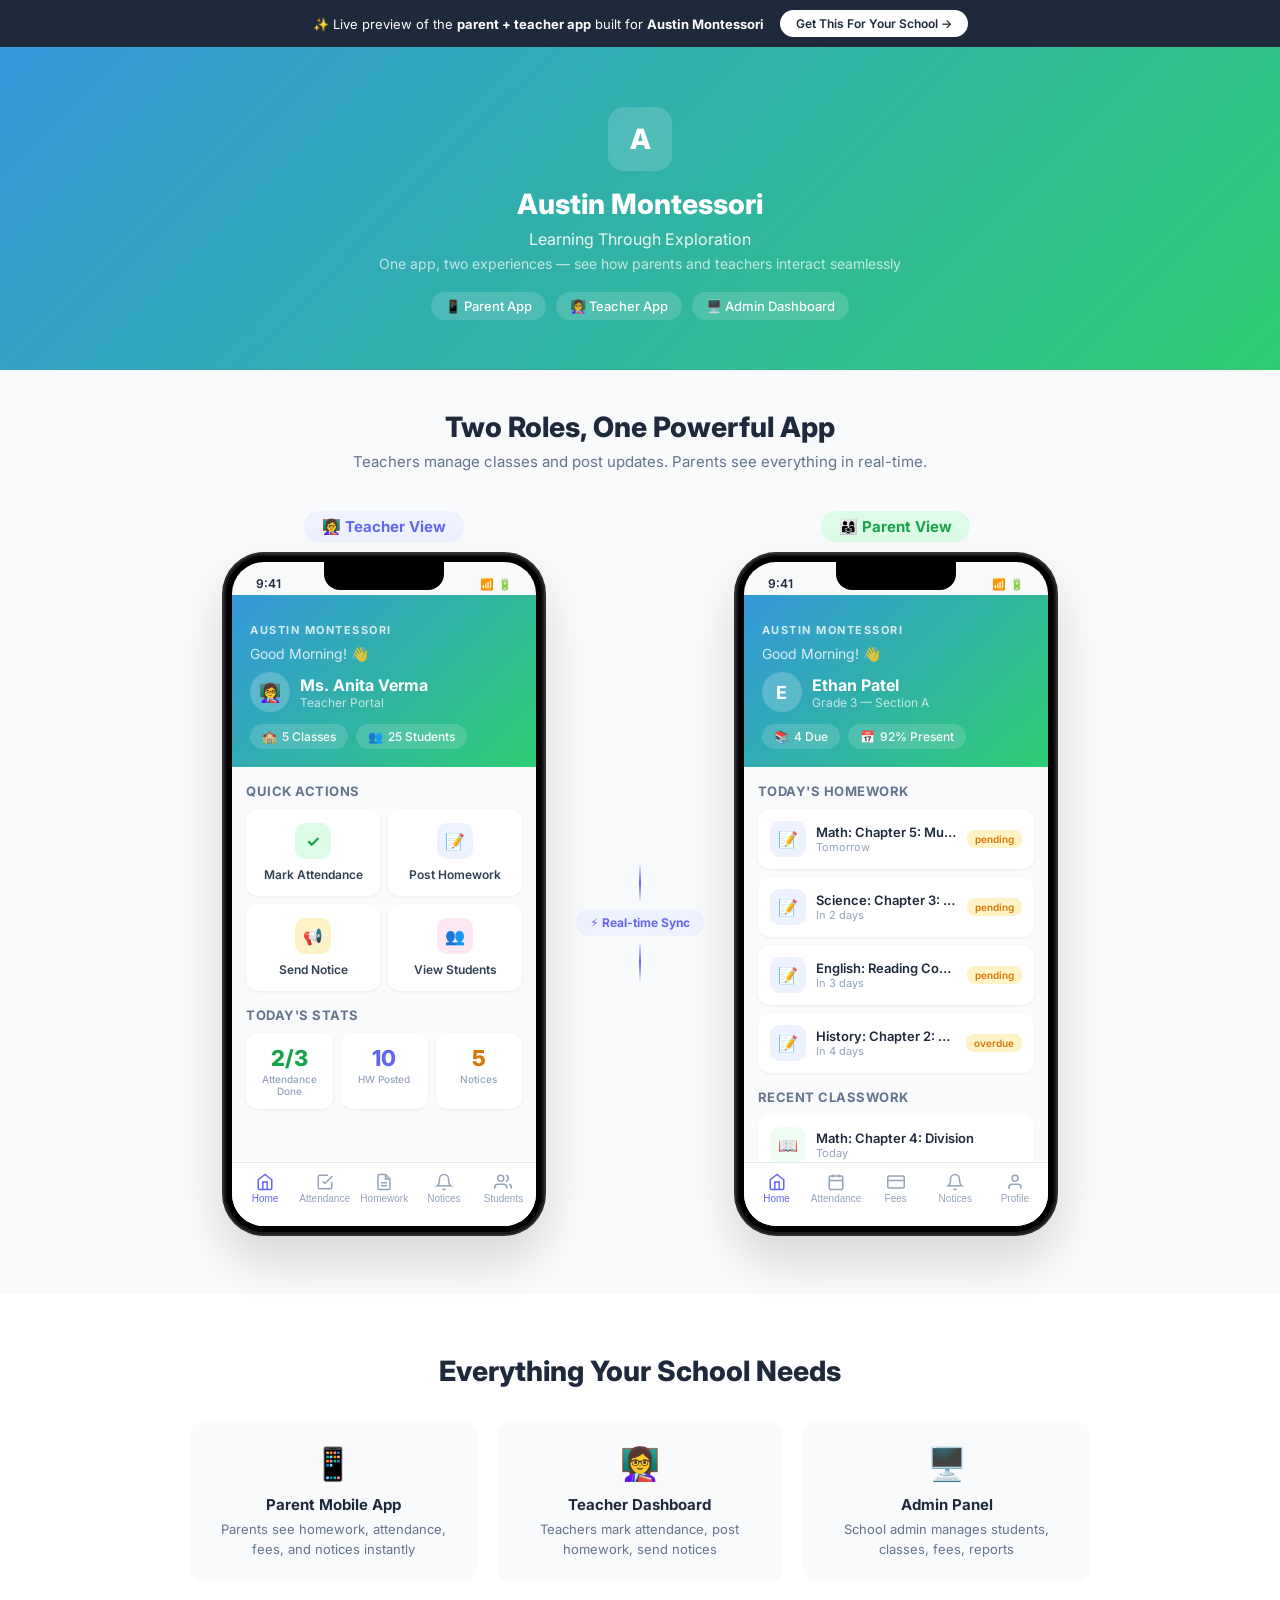
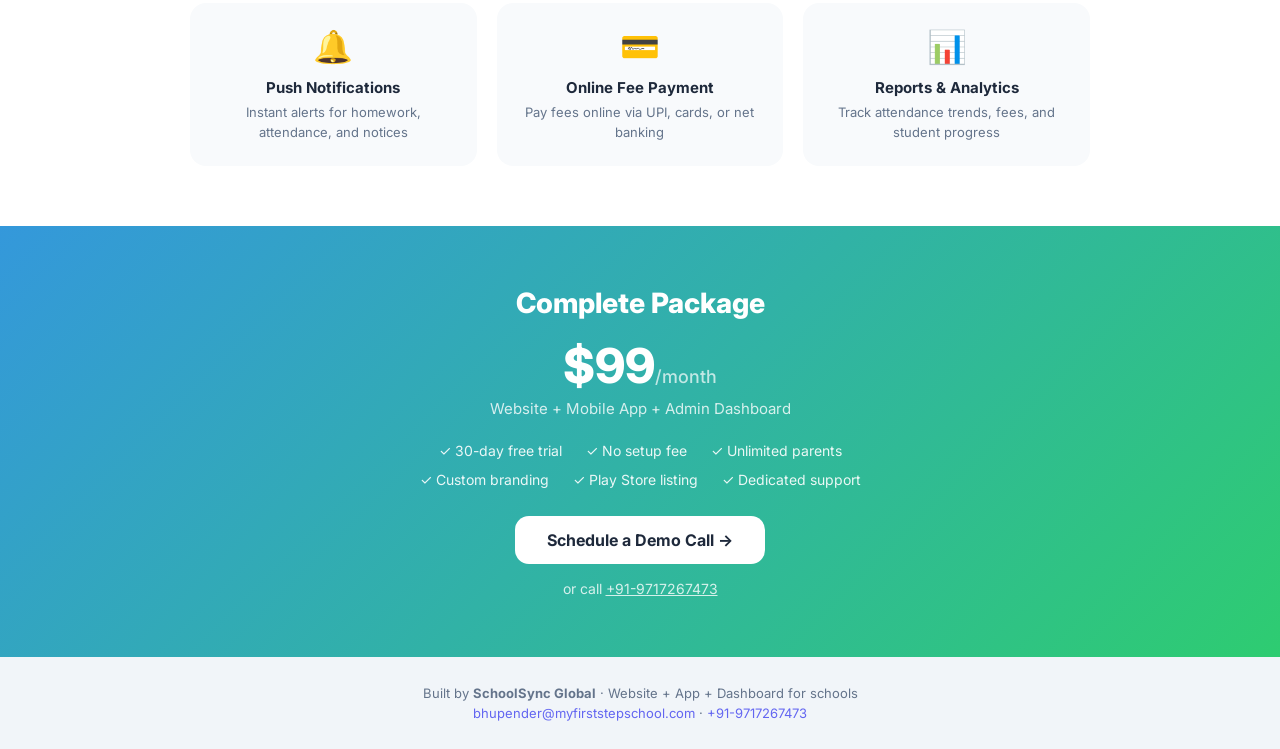
==== app/index.html @ 8c7a3e73 "Add app demo for Austin Montessori" ====
<!DOCTYPE html>
<html lang="en">
<head>
  <meta charset="UTF-8">
  <meta name="viewport" content="width=device-width,initial-scale=1.0">
  <title>Austin Montessori — App Preview</title>
  <meta name="description" content="See how the Austin Montessori parent &amp; teacher app would look. Homework, attendance, fees, notices — all in one app.">
  <link rel="preconnect" href="https://fonts.googleapis.com">
  <link rel="preconnect" href="https://fonts.gstatic.com" crossorigin>
  <link href="https://fonts.googleapis.com/css2?family=Inter:wght@400;500;600;700;800&display=swap" rel="stylesheet">
  <link rel="stylesheet" href="/app/styles.css">
</head>
<body>
  <!-- Top banner -->
  <div class="demo-banner">
    <div class="banner-inner">
      <span>✨ Live preview of the <strong>parent + teacher app</strong> built for <strong>Austin Montessori</strong></span>
      <a href="mailto:bhupender@myfirststepschool.com" class="banner-cta">Get This For Your School →</a>
    </div>
  </div>

  <!-- Hero section -->
  <div class="hero-section" style="background:linear-gradient(135deg,#3498db,#2ecc71)">
    <div class="hero-content">
      <div class="hero-logo" style="background:rgba(255,255,255,.15)">A</div>
      <h1>Austin Montessori</h1>
      <p class="hero-tagline">Learning Through Exploration</p>
      <p class="hero-desc">One app, two experiences — see how parents and teachers interact seamlessly</p>
      <div class="hero-badges">
        <span class="hero-badge">📱 Parent App</span>
        <span class="hero-badge">👩‍🏫 Teacher App</span>
        <span class="hero-badge">🖥️ Admin Dashboard</span>
      </div>
    </div>
  </div>

  <!-- Dual Phone Section -->
  <div class="phones-section">
    <div class="phones-header">
      <h2>Two Roles, One Powerful App</h2>
      <p>Teachers manage classes and post updates. Parents see everything in real-time.</p>
    </div>

    <div class="phones-container">
      <!-- TEACHER PHONE -->
      <div class="phone-wrapper">
        <div class="phone-label teacher-label">👩‍🏫 Teacher View</div>
        <div class="phone-frame" id="teacher-phone">
          <div class="phone-notch"></div>
          <div class="phone-screen">
            <div class="status-bar">
              <span class="time">9:41</span>
              <div class="status-icons"><span>📶</span><span>🔋</span></div>
            </div>

            <!-- Teacher: Dashboard -->
            <div class="app-screen active" data-screen="t-dashboard" data-phone="teacher">
              <div class="screen-hero" style="background:linear-gradient(135deg,#3498db,#2ecc71)">
                <div class="app-name-bar">Austin Montessori</div>
                <div class="hero-greeting">Good Morning! 👋</div>
                <div class="hero-student">
                  <div class="student-avatar">👩‍🏫</div>
                  <div>
                    <div class="student-name">Ms. Anita Verma</div>
                    <div class="student-class">Teacher Portal</div>
                  </div>
                </div>
                <div class="hero-chips">
                  <div class="glass-chip"><span>🏫</span> 5 Classes</div>
                  <div class="glass-chip"><span>👥</span> 25 Students</div>
                </div>
              </div>
              <div class="screen-body">
                <div class="section-label">Quick Actions</div>
                <div class="quick-actions">
                  <div class="action-card" data-goto="t-attendance">
                    <div class="action-icon" style="background:#DCFCE7;color:#16A34A">✓</div>
                    <span>Mark Attendance</span>
                  </div>
                  <div class="action-card" data-goto="t-homework">
                    <div class="action-icon" style="background:#EEF2FF;color:#6366F1">📝</div>
                    <span>Post Homework</span>
                  </div>
                  <div class="action-card" data-goto="t-notices">
                    <div class="action-icon" style="background:#FEF3C7;color:#D97706">📢</div>
                    <span>Send Notice</span>
                  </div>
                  <div class="action-card" data-goto="t-students">
                    <div class="action-icon" style="background:#FCE7F3;color:#DB2777">👥</div>
                    <span>View Students</span>
                  </div>
                </div>
                <div class="section-label" style="margin-top:16px">Today's Stats</div>
                <div class="stats-row">
                  <div class="stat-card"><div class="stat-num" style="color:#16A34A">2/3</div><div class="stat-lbl">Attendance Done</div></div>
                  <div class="stat-card"><div class="stat-num" style="color:#6366F1">10</div><div class="stat-lbl">HW Posted</div></div>
                  <div class="stat-card"><div class="stat-num" style="color:#D97706">5</div><div class="stat-lbl">Notices</div></div>
                </div>
              </div>
            </div>

            <!-- Teacher: Mark Attendance -->
            <div class="app-screen" data-screen="t-attendance" data-phone="teacher">
              <div class="screen-hero compact" style="background:linear-gradient(135deg,#3498db,#2ecc71)">
                <div class="app-name-bar">Austin Montessori</div>
                <div class="screen-title">Mark Attendance</div>
                <div class="screen-subtitle">Sunday, May 24, 2026</div>
              </div>
              <div class="screen-body">
                <div class="class-selector"><div class="class-chip active">Grade 3-A</div><div class="class-chip">Grade 3-B</div><div class="class-chip">Grade 4-A</div></div>
                <div class="attendance-toolbar">
                  <button class="att-btn present-btn">All Present</button>
                  <button class="att-btn absent-btn">All Absent</button>
                </div>
                <div id="teacher-attendance-list" class="card-list"></div>
              </div>
            </div>

            <!-- Teacher: Post Homework -->
            <div class="app-screen" data-screen="t-homework" data-phone="teacher">
              <div class="screen-hero compact" style="background:linear-gradient(135deg,#3498db,#2ecc71)">
                <div class="app-name-bar">Austin Montessori</div>
                <div class="screen-title">Homework</div>
                <div class="screen-subtitle">Post &amp; Manage</div>
              </div>
              <div class="screen-body">
                <div class="form-area">
                  <div class="form-group"><label class="form-label">Class</label><div class="form-select">Grade 3 — Section A</div></div>
                  <div class="form-group"><label class="form-label">Subject</label><div class="form-select">Mathematics</div></div>
                  <div class="form-group"><label class="form-label">Title</label><div class="form-input-demo">Chapter 5 — Fractions Practice</div></div>
                  <div class="form-group"><label class="form-label">Due Date</label><div class="form-input-demo">Tomorrow</div></div>
                  <button class="submit-btn" style="background:#3498db">📤 Post Homework</button>
                </div>
                <div class="section-label" style="margin-top:16px">Recently Posted</div>
                <div id="teacher-hw-list" class="card-list"></div>
              </div>
            </div>

            <!-- Teacher: Send Notice -->
            <div class="app-screen" data-screen="t-notices" data-phone="teacher">
              <div class="screen-hero compact" style="background:linear-gradient(135deg,#3498db,#2ecc71)">
                <div class="app-name-bar">Austin Montessori</div>
                <div class="screen-title">Notices</div>
                <div class="screen-subtitle">Post Announcements</div>
              </div>
              <div class="screen-body">
                <div class="form-area">
                  <div class="form-group"><label class="form-label">Target</label><div class="class-selector"><div class="class-chip active">All Classes</div><div class="class-chip">3-A</div><div class="class-chip">3-B</div></div></div>
                  <div class="form-group"><label class="form-label">Title</label><div class="form-input-demo">Annual Day Celebration</div></div>
                  <div class="form-group"><label class="form-label">Message</label><div class="form-textarea-demo">Our Annual Day will be held on June 15th. All parents are invited.</div></div>
                  <button class="submit-btn" style="background:#3498db">📢 Post Notice</button>
                </div>
                <div class="section-label" style="margin-top:16px">Recent</div>
                <div id="teacher-notices-list" class="card-list"></div>
              </div>
            </div>

            <!-- Teacher: Students -->
            <div class="app-screen" data-screen="t-students" data-phone="teacher">
              <div class="screen-hero compact" style="background:linear-gradient(135deg,#3498db,#2ecc71)">
                <div class="app-name-bar">Austin Montessori</div>
                <div class="screen-title">Students</div>
                <div class="screen-subtitle">Class Directory</div>
              </div>
              <div class="screen-body">
                <div class="class-selector"><div class="class-chip active">Grade 3-A</div><div class="class-chip">Grade 3-B</div><div class="class-chip">Grade 4-A</div></div>
                <div class="search-bar"><span>🔍</span><span class="search-text">Search students...</span></div>
                <div id="teacher-students-list" class="card-list"></div>
              </div>
            </div>

            <div class="tab-bar">
              <button class="tab active" data-tab="t-dashboard" data-phone="teacher"><svg width="20" height="20" viewBox="0 0 24 24" fill="none" stroke="currentColor" stroke-width="2"><path d="M3 9l9-7 9 7v11a2 2 0 01-2 2H5a2 2 0 01-2-2z"/><polyline points="9 22 9 12 15 12 15 22"/></svg><span>Home</span></button>
              <button class="tab" data-tab="t-attendance" data-phone="teacher"><svg width="20" height="20" viewBox="0 0 24 24" fill="none" stroke="currentColor" stroke-width="2"><path d="M9 11l3 3L22 4"/><path d="M21 12v7a2 2 0 01-2 2H5a2 2 0 01-2-2V5a2 2 0 012-2h11"/></svg><span>Attendance</span></button>
              <button class="tab" data-tab="t-homework" data-phone="teacher"><svg width="20" height="20" viewBox="0 0 24 24" fill="none" stroke="currentColor" stroke-width="2"><path d="M14 2H6a2 2 0 00-2 2v16a2 2 0 002 2h12a2 2 0 002-2V8z"/><polyline points="14 2 14 8 20 8"/><line x1="16" y1="13" x2="8" y2="13"/><line x1="16" y1="17" x2="8" y2="17"/></svg><span>Homework</span></button>
              <button class="tab" data-tab="t-notices" data-phone="teacher"><svg width="20" height="20" viewBox="0 0 24 24" fill="none" stroke="currentColor" stroke-width="2"><path d="M18 8A6 6 0 006 8c0 7-3 9-3 9h18s-3-2-3-9"/><path d="M13.73 21a2 2 0 01-3.46 0"/></svg><span>Notices</span></button>
              <button class="tab" data-tab="t-students" data-phone="teacher"><svg width="20" height="20" viewBox="0 0 24 24" fill="none" stroke="currentColor" stroke-width="2"><path d="M17 21v-2a4 4 0 00-4-4H5a4 4 0 00-4 4v2"/><circle cx="9" cy="7" r="4"/><path d="M23 21v-2a4 4 0 00-3-3.87"/><path d="M16 3.13a4 4 0 010 7.75"/></svg><span>Students</span></button>
            </div>
          </div>
        </div>
      </div>

      <!-- Sync indicator -->
      <div class="sync-arrow">
        <div class="sync-line"></div>
        <div class="sync-badge">⚡ Real-time Sync</div>
        <div class="sync-line"></div>
      </div>

      <!-- PARENT PHONE -->
      <div class="phone-wrapper">
        <div class="phone-label parent-label">👨‍👩‍👧 Parent View</div>
        <div class="phone-frame" id="parent-phone">
          <div class="phone-notch"></div>
          <div class="phone-screen">
            <div class="status-bar">
              <span class="time">9:41</span>
              <div class="status-icons"><span>📶</span><span>🔋</span></div>
            </div>

            <!-- Parent: Home -->
            <div class="app-screen active" data-screen="p-home" data-phone="parent">
              <div class="screen-hero" style="background:linear-gradient(135deg,#3498db,#2ecc71)">
                <div class="app-name-bar">Austin Montessori</div>
                <div class="hero-greeting">Good Morning! 👋</div>
                <div class="hero-student">
                  <div class="student-avatar">E</div>
                  <div><div class="student-name">Ethan Patel</div><div class="student-class">Grade 3 — Section A</div></div>
                </div>
                <div class="hero-chips">
                  <div class="glass-chip"><span>📚</span> 4 Due</div>
                  <div class="glass-chip"><span>📅</span> 92% Present</div>
                </div>
              </div>
              <div class="screen-body">
                <div class="section-label">Today's Homework</div>
                <div id="homework-list" class="card-list"></div>
                <div class="section-label" style="margin-top:16px">Recent Classwork</div>
                <div id="classwork-list" class="card-list"></div>
              </div>
            </div>

            <!-- Parent: Attendance -->
            <div class="app-screen" data-screen="p-attendance" data-phone="parent">
              <div class="screen-hero compact" style="background:linear-gradient(135deg,#3498db,#2ecc71)">
                <div class="app-name-bar">Austin Montessori</div>
                <div class="screen-title">Attendance</div>
                <div class="screen-subtitle">May Summary</div>
              </div>
              <div class="screen-body">
                <div class="attendance-ring-area"><div class="ring-container"><svg class="progress-ring" viewBox="0 0 120 120"><circle class="ring-bg" cx="60" cy="60" r="52"/><circle class="ring-progress" cx="60" cy="60" r="52" stroke="#3498db" stroke-dasharray="326.7" stroke-dashoffset="26"/></svg><div class="ring-label">92%</div></div></div>
                <div class="attendance-stats">
                  <div class="att-stat present"><div class="att-num">22</div><div class="att-label">Present</div></div>
                  <div class="att-stat absent"><div class="att-num">2</div><div class="att-label">Absent</div></div>
                  <div class="att-stat other"><div class="att-num">4</div><div class="att-label">Holiday</div></div>
                </div>
                <div class="section-label">Recent Absences</div>
                <div id="absences-list" class="card-list"></div>
              </div>
            </div>

            <!-- Parent: Fees -->
            <div class="app-screen" data-screen="p-fees" data-phone="parent">
              <div class="screen-hero compact" style="background:linear-gradient(135deg,#3498db,#2ecc71)">
                <div class="app-name-bar">Austin Montessori</div>
                <div class="screen-title">Fees</div>
                <div class="screen-subtitle">Payment Summary</div>
              </div>
              <div class="screen-body">
                <div class="fee-summary"><div class="fee-total"><div class="fee-amount">$245</div><div class="fee-label">Total This Term</div></div><div class="fee-chips"><div class="fee-chip paid"><span>✓</span> <span>3</span> Paid</div><div class="fee-chip pending"><span>!</span> <span>1</span> Pending</div></div></div>
                <div class="section-label">Fee Details</div>
                <div id="fees-list" class="card-list"></div>
              </div>
            </div>

            <!-- Parent: Notices -->
            <div class="app-screen" data-screen="p-notices" data-phone="parent">
              <div class="screen-hero compact" style="background:linear-gradient(135deg,#3498db,#2ecc71)">
                <div class="app-name-bar">Austin Montessori</div>
                <div class="screen-title">Notices</div>
                <div class="screen-subtitle">School Announcements</div>
              </div>
              <div class="screen-body"><div id="notices-list" class="card-list"></div></div>
            </div>

            <!-- Parent: Profile -->
            <div class="app-screen" data-screen="p-profile" data-phone="parent">
              <div class="screen-hero compact" style="background:linear-gradient(135deg,#3498db,#2ecc71)">
                <div class="app-name-bar">Austin Montessori</div>
                <div class="screen-title">Profile</div>
                <div class="screen-subtitle">Student Information</div>
              </div>
              <div class="screen-body">
                <div class="profile-header"><div class="profile-avatar" style="background:linear-gradient(135deg,#3498db,#2ecc71)">E</div><div class="profile-name">Ethan Patel</div><div class="profile-class">Grade 3 — Section A · Roll No. 12</div></div>
                <div class="profile-details">
                  <div class="profile-row"><span class="profile-icon">🏫</span><div><div class="pd-label">School</div><div class="pd-value">Austin Montessori</div></div></div>
                  <div class="profile-row"><span class="profile-icon">👨‍👩‍👧</span><div><div class="pd-label">Parent</div><div class="pd-value">Ramesh Patel</div></div></div>
                  <div class="profile-row"><span class="profile-icon">📞</span><div><div class="pd-label">Contact</div><div class="pd-value">+1-512-123-4567</div></div></div>
                  <div class="profile-row"><span class="profile-icon">📧</span><div><div class="pd-label">Email</div><div class="pd-value">ramesh.patel@example.com</div></div></div>
                  <div class="profile-row"><span class="profile-icon">🩸</span><div><div class="pd-label">Blood Group</div><div class="pd-value">O+</div></div></div>
                </div>
              </div>
            </div>

            <div class="tab-bar">
              <button class="tab active" data-tab="p-home" data-phone="parent"><svg width="20" height="20" viewBox="0 0 24 24" fill="none" stroke="currentColor" stroke-width="2"><path d="M3 9l9-7 9 7v11a2 2 0 01-2 2H5a2 2 0 01-2-2z"/><polyline points="9 22 9 12 15 12 15 22"/></svg><span>Home</span></button>
              <button class="tab" data-tab="p-attendance" data-phone="parent"><svg width="20" height="20" viewBox="0 0 24 24" fill="none" stroke="currentColor" stroke-width="2"><rect x="3" y="4" width="18" height="18" rx="2" ry="2"/><line x1="16" y1="2" x2="16" y2="6"/><line x1="8" y1="2" x2="8" y2="6"/><line x1="3" y1="10" x2="21" y2="10"/></svg><span>Attendance</span></button>
              <button class="tab" data-tab="p-fees" data-phone="parent"><svg width="20" height="20" viewBox="0 0 24 24" fill="none" stroke="currentColor" stroke-width="2"><rect x="1" y="4" width="22" height="16" rx="2" ry="2"/><line x1="1" y1="10" x2="23" y2="10"/></svg><span>Fees</span></button>
              <button class="tab" data-tab="p-notices" data-phone="parent"><svg width="20" height="20" viewBox="0 0 24 24" fill="none" stroke="currentColor" stroke-width="2"><path d="M18 8A6 6 0 006 8c0 7-3 9-3 9h18s-3-2-3-9"/><path d="M13.73 21a2 2 0 01-3.46 0"/></svg><span>Notices</span></button>
              <button class="tab" data-tab="p-profile" data-phone="parent"><svg width="20" height="20" viewBox="0 0 24 24" fill="none" stroke="currentColor" stroke-width="2"><path d="M20 21v-2a4 4 0 00-4-4H8a4 4 0 00-4 4v2"/><circle cx="12" cy="7" r="4"/></svg><span>Profile</span></button>
            </div>
          </div>
        </div>
      </div>
    </div>
  </div>

  <!-- Features -->
  <div class="features-section">
    <div class="features-inner">
      <h2>Everything Your School Needs</h2>
      <div class="features-grid">
        <div class="feat-card"><div class="feat-icon">📱</div><h3>Parent Mobile App</h3><p>Parents see homework, attendance, fees, and notices instantly</p></div>
        <div class="feat-card"><div class="feat-icon">👩‍🏫</div><h3>Teacher Dashboard</h3><p>Teachers mark attendance, post homework, send notices</p></div>
        <div class="feat-card"><div class="feat-icon">🖥️</div><h3>Admin Panel</h3><p>School admin manages students, classes, fees, reports</p></div>
        <div class="feat-card"><div class="feat-icon">🔔</div><h3>Push Notifications</h3><p>Instant alerts for homework, attendance, and notices</p></div>
        <div class="feat-card"><div class="feat-icon">💳</div><h3>Online Fee Payment</h3><p>Pay fees online via UPI, cards, or net banking</p></div>
        <div class="feat-card"><div class="feat-icon">📊</div><h3>Reports &amp; Analytics</h3><p>Track attendance trends, fees, and student progress</p></div>
      </div>
    </div>
  </div>

  <!-- Pricing -->
  <div class="pricing-section" style="background:linear-gradient(135deg,#3498db,#2ecc71)">
    <div class="pricing-inner">
      <h2>Complete Package</h2>
      <div class="pricing-price">$99<span>/month</span></div>
      <p class="pricing-sub">Website + Mobile App + Admin Dashboard</p>
      <div class="pricing-features"><span>✓ 30-day free trial</span><span>✓ No setup fee</span><span>✓ Unlimited parents</span><span>✓ Custom branding</span><span>✓ Play Store listing</span><span>✓ Dedicated support</span></div>
      <a href="mailto:bhupender@myfirststepschool.com?subject=Demo%20for%20austin-montessori" class="cta-button-lg">Schedule a Demo Call →</a>
      <p class="pricing-phone">or call <a href="tel:+919717267473">+91-9717267473</a></p>
    </div>
  </div>

  <footer class="demo-footer">
    <div class="footer-inner">
      <p>Built by <strong>SchoolSync Global</strong> · Website + App + Dashboard for schools</p>
      <p><a href="mailto:bhupender@myfirststepschool.com">bhupender@myfirststepschool.com</a> · <a href="tel:+919717267473">+91-9717267473</a></p>
    </div>
  </footer>

  <script>window.__SCHOOL_CONFIG__ = {"homework":[{"subject":"Math","title":"Chapter 5: Multiplication","due":"Tomorrow","status":"pending"},{"subject":"Science","title":"Chapter 3: Plants","due":"In 2 days","status":"pending"},{"subject":"English","title":"Reading Comprehension","due":"In 3 days","status":"pending"},{"subject":"History","title":"Chapter 2: Ancient Civilizations","due":"In 4 days","status":"overdue"}],"classwork":[{"subject":"Math","title":"Chapter 4: Division","date":"Today"},{"subject":"Science","title":"Chapter 2: Human Body","date":"Yesterday"},{"subject":"English","title":"Poetry","date":"Yesterday"}],"absences":[{"date":"2024-04-10","reason":"Illness","status":"approved"},{"date":"2024-04-12","reason":"Family Trip","status":"approved"}],"fees":[{"type":"Tuition","amount":"$100.00","due":"2024-04-15","status":"Paid"},{"type":"Activity","amount":"$50.00","due":"2024-04-12","status":"Pending"},{"type":"Transport","amount":"$75.00","due":"2024-04-10","status":"Paid"},{"type":"Books","amount":"$20.00","due":"2024-04-08","status":"Paid"}],"notices":[{"title":"School Play Auditions","body":"Auditions for the school play will be held on April 15th. All students are encouraged to participate.","date":"2024-04-05"},{"title":"Parent Teacher Conference","body":"Parent teacher conferences will be held on April 12th. Please schedule a meeting with your child's teacher.","date":"2024-04-05"},{"title":"Spring Break","body":"Spring break will be from April 15th to 22nd. School will resume on April 23rd.","date":"2024-04-05"},{"title":"Summer Camp Registration","body":"Summer camp registration is now open. Please register your child by April 15th.","date":"2024-04-05"}],"teacher":{"students":[{"name":"Ethan Patel","roll":1,"parent":"Patel, Ramesh","color":"#3498db","textColor":"#ffffff"},{"name":"Liam Brown","roll":2,"parent":"Brown, Kevin","color":"#2ecc71","textColor":"#ffffff"},{"name":"Olivia White","roll":3,"parent":"White, Sarah","color":"#f1c40f","textColor":"#ffffff"},{"name":"Noah Davis","roll":4,"parent":"Davis, Michael","color":"#e74c3c","textColor":"#ffffff"},{"name":"Ava Martin","roll":5,"parent":"Martin, Emily","color":"#9b59b6","textColor":"#ffffff"},{"name":"Isabella Harris","roll":6,"parent":"Harris, James","color":"#1abc9c","textColor":"#ffffff"},{"name":"Mia Thompson","roll":7,"parent":"Thompson, David","color":"#16a085","textColor":"#ffffff"},{"name":"Lucas Lee","roll":8,"parent":"Lee, Sophia","color":"#2980b9","textColor":"#ffffff"},{"name":"Charlotte Kim","roll":9,"parent":"Kim, Anthony","color":"#8e44ad","textColor":"#ffffff"},{"name":"Mason Walker","roll":10,"parent":"Walker, Rachel","color":"#f1c40f","textColor":"#ffffff"}],"recentHomework":[{"subject":"Math","title":"Chapter 5: Multiplication","class":"Grade 3","date":"2024-04-15"},{"subject":"Science","title":"Chapter 3: Plants","class":"Grade 3","date":"2024-04-12"},{"subject":"English","title":"Reading Comprehension","class":"Grade 3","date":"2024-04-10"}],"recentNotices":[{"title":"School Play Auditions","target":"Grade 3-5","date":"2024-04-15"},{"title":"Parent Teacher Conference","target":"All Parents","date":"2024-04-12"}]}};</script>
  <script src="/app/app.js"></script>
</body>
</html>
---- app/styles.css ----
/* ==================== RESET & BASE ==================== */
*,*::before,*::after{box-sizing:border-box;margin:0;padding:0}
body{font-family:'Inter',system-ui,-apple-system,sans-serif;background:#f8fafc;color:#1e293b;-webkit-font-smoothing:antialiased}
a{color:inherit;text-decoration:none}

/* ==================== DEMO BANNER ==================== */
.demo-banner{background:#1e293b;color:#fff;padding:10px 20px;text-align:center;font-size:13px;position:sticky;top:0;z-index:100}
.banner-inner{max-width:900px;margin:0 auto;display:flex;align-items:center;justify-content:center;gap:16px;flex-wrap:wrap}
.banner-cta{background:#fff;color:#1e293b;padding:6px 16px;border-radius:20px;font-weight:600;font-size:12px;transition:transform .2s}
.banner-cta:hover{transform:scale(1.05)}

/* ==================== HERO SECTION ==================== */
.hero-section{padding:60px 20px 50px;text-align:center;color:#fff}
.hero-content{max-width:600px;margin:0 auto}
.hero-logo{width:64px;height:64px;border-radius:16px;display:inline-flex;align-items:center;justify-content:center;font-size:28px;font-weight:800;color:#fff;margin-bottom:16px}
.hero-section h1{font-size:28px;font-weight:800;margin-bottom:8px}
.hero-tagline{font-size:16px;opacity:.9;margin-bottom:6px}
.hero-desc{font-size:14px;opacity:.7;margin-bottom:20px}
.hero-badges{display:flex;gap:10px;justify-content:center;flex-wrap:wrap}
.hero-badge{background:rgba(255,255,255,.15);backdrop-filter:blur(8px);padding:6px 14px;border-radius:20px;font-size:13px;font-weight:500}

/* ==================== PHONES SECTION ==================== */
.phones-section{padding:40px 20px 60px;max-width:1100px;margin:0 auto}
.phones-header{text-align:center;margin-bottom:40px}
.phones-header h2{font-size:28px;font-weight:800;margin-bottom:8px}
.phones-header p{color:#64748b;font-size:15px}

.phones-container{display:flex;align-items:flex-start;justify-content:center;gap:24px;flex-wrap:wrap}
.phone-wrapper{display:flex;flex-direction:column;align-items:center;gap:12px}

/* Phone Labels */
.phone-label{font-size:15px;font-weight:700;padding:6px 18px;border-radius:20px;display:inline-flex;align-items:center;gap:6px}
.teacher-label{background:#EEF2FF;color:#6366F1}
.parent-label{background:#DCFCE7;color:#16A34A}

/* ==================== PHONE FRAME ==================== */
.phone-frame{width:320px;height:680px;background:#000;border-radius:40px;padding:8px;box-shadow:0 25px 50px rgba(0,0,0,.15),0 0 0 2px #333,inset 0 0 0 2px #1a1a1a;position:relative;overflow:hidden}
.phone-notch{position:absolute;top:8px;left:50%;transform:translateX(-50%);width:120px;height:28px;background:#000;border-radius:0 0 16px 16px;z-index:10}
.phone-screen{background:#f8fafc;border-radius:32px;height:100%;overflow:hidden;display:flex;flex-direction:column;position:relative}

/* Status Bar */
.status-bar{display:flex;justify-content:space-between;align-items:center;padding:14px 24px 4px;font-size:12px;font-weight:600;position:relative;z-index:5}
.status-icons{display:flex;gap:4px;font-size:11px}

/* ==================== APP SCREENS ==================== */
.app-screen{display:none;flex-direction:column;flex:1;overflow:hidden}
.app-screen.active{display:flex}

/* Screen Hero */
.screen-hero{color:#fff;padding:28px 18px 18px;position:relative}
.screen-hero.compact{padding:28px 18px 14px}
.app-name-bar{font-size:11px;font-weight:700;text-transform:uppercase;letter-spacing:1.5px;opacity:.8;margin-bottom:8px}
.screen-title{font-size:20px;font-weight:800}
.screen-subtitle{font-size:13px;opacity:.7;margin-top:2px}

.hero-greeting{font-size:14px;opacity:.8;margin-bottom:10px}
.hero-student{display:flex;align-items:center;gap:10px;margin-bottom:12px}
.student-avatar{width:40px;height:40px;border-radius:50%;background:rgba(255,255,255,.2);display:flex;align-items:center;justify-content:center;font-size:18px;font-weight:700}
.student-name{font-size:16px;font-weight:700}
.student-class{font-size:12px;opacity:.7}
.hero-chips{display:flex;gap:8px}
.glass-chip{background:rgba(255,255,255,.15);backdrop-filter:blur(8px);padding:5px 12px;border-radius:14px;font-size:12px;font-weight:500;display:flex;align-items:center;gap:5px}

/* Screen Body */
.screen-body{flex:1;overflow-y:auto;padding:16px 14px;-webkit-overflow-scrolling:touch}
.section-label{font-size:13px;font-weight:700;color:#64748b;text-transform:uppercase;letter-spacing:.5px;margin-bottom:10px}

/* ==================== TAB BAR ==================== */
.tab-bar{display:flex;background:#fff;border-top:1px solid #e2e8f0;padding:6px 4px 18px;gap:2px}
.tab{flex:1;display:flex;flex-direction:column;align-items:center;gap:2px;background:none;border:none;color:#94a3b8;font-size:10px;font-weight:500;padding:4px 0;cursor:pointer;transition:color .2s}
.tab.active{color:#6366F1}
.tab svg{width:18px;height:18px}

/* ==================== CARD LIST ==================== */
.card-list{display:flex;flex-direction:column;gap:8px}
.card-item{background:#fff;border-radius:12px;padding:12px;box-shadow:0 1px 3px rgba(0,0,0,.06);display:flex;align-items:center;gap:10px;transition:transform .15s}
.card-item:active{transform:scale(.98)}
.card-icon{width:36px;height:36px;border-radius:10px;display:flex;align-items:center;justify-content:center;font-size:16px;flex-shrink:0}
.card-content{flex:1;min-width:0}
.card-title{font-size:13px;font-weight:600;white-space:nowrap;overflow:hidden;text-overflow:ellipsis}
.card-sub{font-size:11px;color:#94a3b8}
.card-badge{font-size:10px;font-weight:600;padding:3px 8px;border-radius:8px;flex-shrink:0}

/* ==================== TEACHER: QUICK ACTIONS ==================== */
.quick-actions{display:grid;grid-template-columns:1fr 1fr;gap:8px}
.action-card{background:#fff;border-radius:12px;padding:14px 10px;display:flex;flex-direction:column;align-items:center;gap:8px;box-shadow:0 1px 3px rgba(0,0,0,.06);cursor:pointer;transition:transform .15s,box-shadow .15s}
.action-card:active{transform:scale(.96)}
.action-icon{width:36px;height:36px;border-radius:10px;display:flex;align-items:center;justify-content:center;font-size:16px;font-weight:700}
.action-card span{font-size:12px;font-weight:600;color:#334155}

/* ==================== TEACHER: STATS ROW ==================== */
.stats-row{display:grid;grid-template-columns:1fr 1fr 1fr;gap:8px}
.stat-card{background:#fff;border-radius:12px;padding:12px 8px;text-align:center;box-shadow:0 1px 3px rgba(0,0,0,.06)}
.stat-num{font-size:22px;font-weight:800}
.stat-lbl{font-size:10px;color:#94a3b8;font-weight:500;margin-top:2px}

/* ==================== TEACHER: CLASS SELECTOR ==================== */
.class-selector{display:flex;gap:6px;flex-wrap:wrap;margin-bottom:12px}
.class-chip{padding:6px 14px;border-radius:16px;font-size:12px;font-weight:600;background:#f1f5f9;color:#64748b;cursor:pointer;transition:all .2s}
.class-chip.active{background:#6366F1;color:#fff}

/* ==================== TEACHER: ATTENDANCE TOOLBAR ==================== */
.attendance-toolbar{display:flex;gap:8px;margin-bottom:12px}
.att-btn{flex:1;padding:8px;border:none;border-radius:10px;font-size:12px;font-weight:600;cursor:pointer;transition:opacity .2s}
.present-btn{background:#DCFCE7;color:#16A34A}
.absent-btn{background:#FEE2E2;color:#DC2626}

/* ==================== TEACHER: ATTENDANCE STUDENT ROW ==================== */
.attendance-row{display:flex;align-items:center;gap:10px;background:#fff;border-radius:12px;padding:10px 12px;margin-bottom:6px;box-shadow:0 1px 3px rgba(0,0,0,.06)}
.att-student-info{flex:1;min-width:0}
.att-student-name{font-size:13px;font-weight:600}
.att-student-roll{font-size:11px;color:#94a3b8}
.att-toggle{display:flex;gap:4px}
.att-toggle-btn{width:28px;height:28px;border:2px solid #e2e8f0;border-radius:8px;display:flex;align-items:center;justify-content:center;font-size:11px;font-weight:700;background:#fff;cursor:pointer;transition:all .2s}
.att-toggle-btn.sel-present{background:#DCFCE7;border-color:#16A34A;color:#16A34A}
.att-toggle-btn.sel-absent{background:#FEE2E2;border-color:#DC2626;color:#DC2626}
.att-toggle-btn.sel-late{background:#FEF3C7;border-color:#D97706;color:#D97706}

/* ==================== TEACHER: FORM ELEMENTS ==================== */
.form-area{display:flex;flex-direction:column;gap:12px}
.form-group{display:flex;flex-direction:column;gap:4px}
.form-label{font-size:11px;font-weight:600;color:#64748b;text-transform:uppercase;letter-spacing:.5px}
.form-select,.form-input-demo{background:#fff;border:1.5px solid #e2e8f0;border-radius:10px;padding:10px 12px;font-size:13px;color:#334155}
.form-textarea-demo{background:#fff;border:1.5px solid #e2e8f0;border-radius:10px;padding:10px 12px;font-size:12px;color:#334155;min-height:60px;line-height:1.5}
.submit-btn{border:none;color:#fff;padding:12px;border-radius:12px;font-size:14px;font-weight:700;cursor:pointer;transition:opacity .2s}
.submit-btn:active{opacity:.8}

/* Tab Pills */
.tab-pills{display:flex;gap:4px;background:#f1f5f9;border-radius:10px;padding:3px;margin-bottom:12px}
.pill{flex:1;text-align:center;padding:7px;border-radius:8px;font-size:12px;font-weight:600;color:#64748b;cursor:pointer;transition:all .2s}
.pill.active{background:#fff;color:#334155;box-shadow:0 1px 3px rgba(0,0,0,.1)}

/* ==================== TEACHER: SEARCH BAR ==================== */
.search-bar{display:flex;align-items:center;gap:8px;background:#fff;border:1.5px solid #e2e8f0;border-radius:12px;padding:10px 14px;margin-bottom:12px}
.search-text{font-size:13px;color:#94a3b8}

/* ==================== SYNC ARROW ==================== */
.sync-arrow{display:flex;flex-direction:column;align-items:center;gap:6px;padding:0 8px;align-self:center;margin-top:100px}
.sync-line{width:2px;height:40px;background:linear-gradient(180deg,transparent,#6366F1,transparent)}
.sync-badge{background:#EEF2FF;color:#6366F1;padding:6px 14px;border-radius:16px;font-size:12px;font-weight:700;white-space:nowrap;animation:syncPulse 2s ease-in-out infinite}
@keyframes syncPulse{0%,100%{opacity:.7;transform:scale(.97)}50%{opacity:1;transform:scale(1)}}

/* ==================== PARENT: ATTENDANCE RING ==================== */
.attendance-ring-area{display:flex;justify-content:center;margin:16px 0}
.ring-container{position:relative;width:120px;height:120px}
.progress-ring{width:100%;height:100%;transform:rotate(-90deg)}
.ring-bg{fill:none;stroke:#e2e8f0;stroke-width:8}
.ring-progress{fill:none;stroke-width:8;stroke-linecap:round;transition:stroke-dashoffset .8s ease}
.ring-label{position:absolute;top:50%;left:50%;transform:translate(-50%,-50%);font-size:24px;font-weight:800}
.attendance-stats{display:flex;justify-content:center;gap:24px;margin:16px 0}
.att-stat{text-align:center}
.att-num{font-size:20px;font-weight:800}
.att-label{font-size:11px;color:#94a3b8;font-weight:500}
.att-stat.present .att-num{color:#16A34A}
.att-stat.absent .att-num{color:#DC2626}
.att-stat.other .att-num{color:#6366F1}

/* ==================== PARENT: FEE SUMMARY ==================== */
.fee-summary{background:#fff;border-radius:16px;padding:20px;margin-bottom:16px;box-shadow:0 2px 8px rgba(0,0,0,.06);text-align:center}
.fee-amount{font-size:28px;font-weight:800;color:#1e293b}
.fee-label{font-size:12px;color:#94a3b8;margin-top:4px}
.fee-chips{display:flex;justify-content:center;gap:12px;margin-top:12px}
.fee-chip{display:flex;align-items:center;gap:6px;padding:6px 12px;border-radius:12px;font-size:12px;font-weight:600}
.fee-chip.paid{background:#DCFCE7;color:#16A34A}
.fee-chip.pending{background:#FEE2E2;color:#DC2626}

/* ==================== PARENT: PROFILE ==================== */
.profile-header{text-align:center;padding:16px 0 20px}
.profile-avatar{width:64px;height:64px;border-radius:50%;display:inline-flex;align-items:center;justify-content:center;font-size:24px;font-weight:800;color:#fff;margin-bottom:10px}
.profile-name{font-size:18px;font-weight:700}
.profile-class{font-size:13px;color:#64748b;margin-top:2px}
.profile-details{display:flex;flex-direction:column;gap:1px;background:#e2e8f0;border-radius:14px;overflow:hidden}
.profile-row{display:flex;align-items:center;gap:12px;padding:14px;background:#fff}
.profile-icon{font-size:18px;flex-shrink:0}
.pd-label{font-size:11px;color:#94a3b8;font-weight:500}
.pd-value{font-size:13px;font-weight:600}

/* ==================== FEATURES SECTION ==================== */
.features-section{padding:60px 20px;background:#fff}
.features-inner{max-width:900px;margin:0 auto;text-align:center}
.features-inner h2{font-size:28px;font-weight:800;margin-bottom:32px}
.features-grid{display:grid;grid-template-columns:repeat(3,1fr);gap:20px}
.feat-card{background:#f8fafc;border-radius:16px;padding:24px 20px;text-align:center;transition:transform .2s,box-shadow .2s}
.feat-card:hover{transform:translateY(-4px);box-shadow:0 8px 24px rgba(0,0,0,.08)}
.feat-icon{font-size:32px;margin-bottom:12px}
.feat-card h3{font-size:15px;font-weight:700;margin-bottom:6px}
.feat-card p{font-size:13px;color:#64748b;line-height:1.5}

/* ==================== PRICING SECTION ==================== */
.pricing-section{padding:60px 20px;color:#fff;text-align:center}
.pricing-inner{max-width:500px;margin:0 auto}
.pricing-inner h2{font-size:28px;font-weight:800;margin-bottom:16px}
.pricing-price{font-size:48px;font-weight:800;margin-bottom:4px}
.pricing-price span{font-size:18px;opacity:.7;font-weight:500}
.pricing-sub{font-size:15px;opacity:.8;margin-bottom:24px}
.pricing-features{display:flex;flex-wrap:wrap;justify-content:center;gap:12px 24px;margin-bottom:28px;font-size:14px;opacity:.9}
.cta-button-lg{display:inline-block;background:#fff;color:#1e293b;padding:14px 32px;border-radius:14px;font-size:16px;font-weight:700;transition:transform .2s}
.cta-button-lg:hover{transform:scale(1.05)}
.pricing-phone{margin-top:16px;font-size:14px;opacity:.8}
.pricing-phone a{text-decoration:underline}

/* ==================== FOOTER ==================== */
.demo-footer{padding:24px 20px;text-align:center;background:#f1f5f9}
.footer-inner p{font-size:13px;color:#64748b;margin:4px 0}
.footer-inner a{color:#6366F1}

/* ==================== RESPONSIVE ==================== */
@media(max-width:840px){
  .phones-container{flex-direction:column;align-items:center}
  .sync-arrow{flex-direction:row;margin-top:0;padding:8px 0}
  .sync-line{width:40px;height:2px}
  .features-grid{grid-template-columns:1fr 1fr}
}
@media(max-width:500px){
  .phone-frame{width:290px;height:620px}
  .hero-section h1{font-size:22px}
  .features-grid{grid-template-columns:1fr}
  .pricing-price{font-size:36px}
}
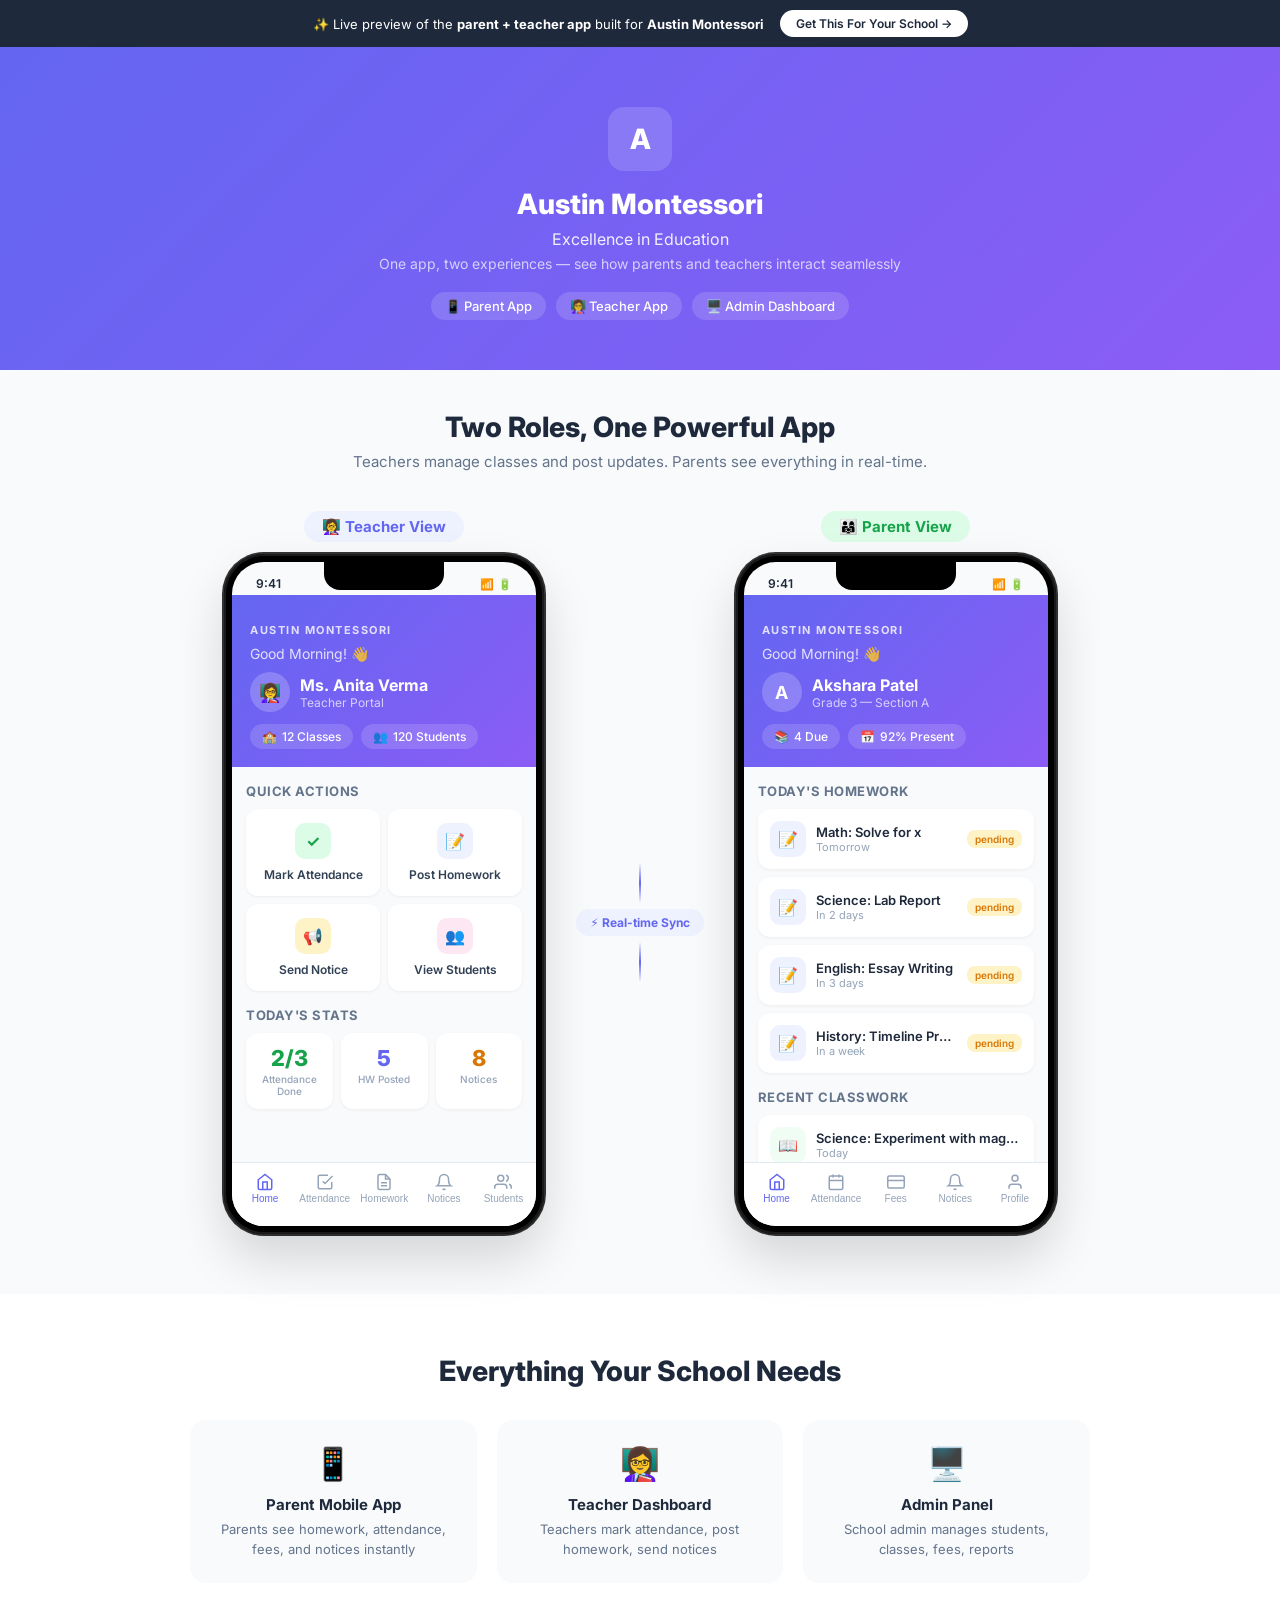
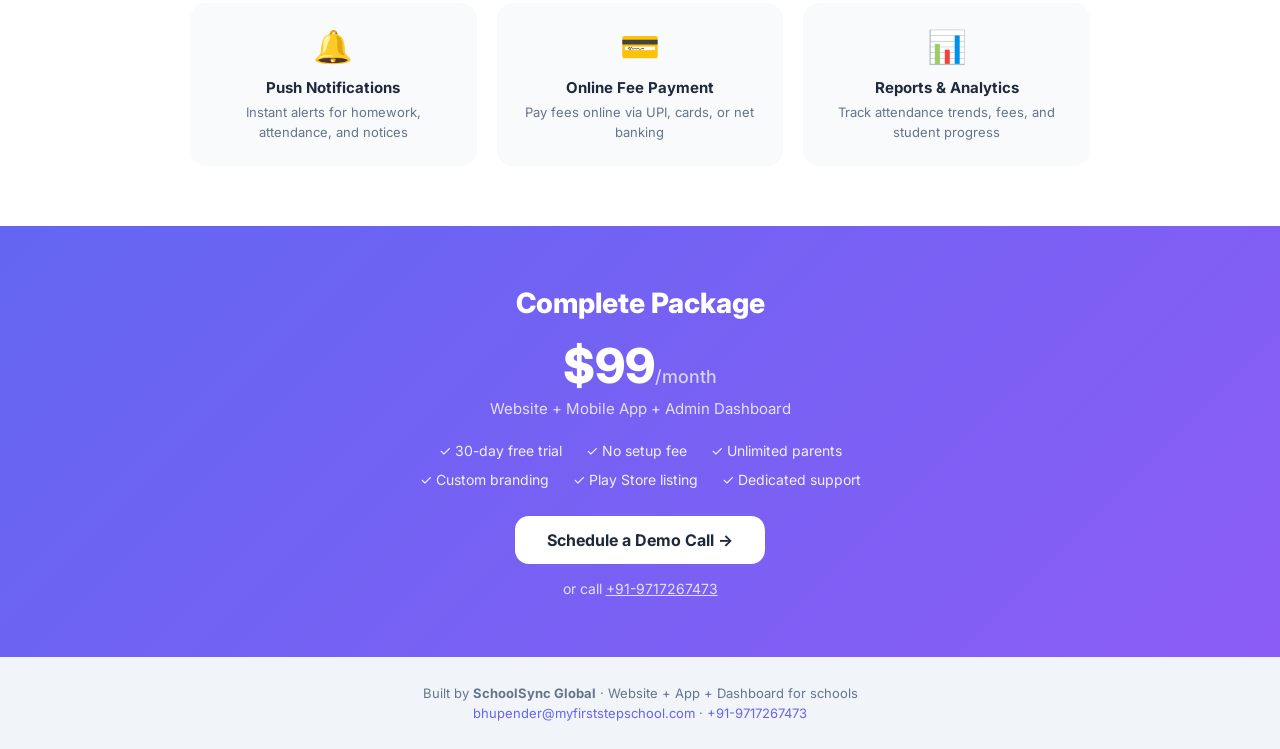
==== commit 49e2cb22: "Add app demo for Austin Montessori" ====
--- a/app/index.html
+++ b/app/index.html
@@ -20,11 +20,11 @@
   </div>
 
   <!-- Hero section -->
-  <div class="hero-section" style="background:linear-gradient(135deg,#3498db,#2ecc71)">
+  <div class="hero-section" style="background:linear-gradient(135deg,#6366F1,#8B5CF6)">
     <div class="hero-content">
       <div class="hero-logo" style="background:rgba(255,255,255,.15)">A</div>
       <h1>Austin Montessori</h1>
-      <p class="hero-tagline">Learning Through Exploration</p>
+      <p class="hero-tagline">Excellence in Education</p>
       <p class="hero-desc">One app, two experiences — see how parents and teachers interact seamlessly</p>
       <div class="hero-badges">
         <span class="hero-badge">📱 Parent App</span>
@@ -55,7 +55,7 @@
 
             <!-- Teacher: Dashboard -->
             <div class="app-screen active" data-screen="t-dashboard" data-phone="teacher">
-              <div class="screen-hero" style="background:linear-gradient(135deg,#3498db,#2ecc71)">
+              <div class="screen-hero" style="background:linear-gradient(135deg,#6366F1,#8B5CF6)">
                 <div class="app-name-bar">Austin Montessori</div>
                 <div class="hero-greeting">Good Morning! 👋</div>
                 <div class="hero-student">
@@ -66,8 +66,8 @@
                   </div>
                 </div>
                 <div class="hero-chips">
-                  <div class="glass-chip"><span>🏫</span> 5 Classes</div>
-                  <div class="glass-chip"><span>👥</span> 25 Students</div>
+                  <div class="glass-chip"><span>🏫</span> 12 Classes</div>
+                  <div class="glass-chip"><span>👥</span> 120 Students</div>
                 </div>
               </div>
               <div class="screen-body">
@@ -93,18 +93,18 @@
                 <div class="section-label" style="margin-top:16px">Today's Stats</div>
                 <div class="stats-row">
                   <div class="stat-card"><div class="stat-num" style="color:#16A34A">2/3</div><div class="stat-lbl">Attendance Done</div></div>
-                  <div class="stat-card"><div class="stat-num" style="color:#6366F1">10</div><div class="stat-lbl">HW Posted</div></div>
-                  <div class="stat-card"><div class="stat-num" style="color:#D97706">5</div><div class="stat-lbl">Notices</div></div>
+                  <div class="stat-card"><div class="stat-num" style="color:#6366F1">5</div><div class="stat-lbl">HW Posted</div></div>
+                  <div class="stat-card"><div class="stat-num" style="color:#D97706">8</div><div class="stat-lbl">Notices</div></div>
                 </div>
               </div>
             </div>
 
             <!-- Teacher: Mark Attendance -->
             <div class="app-screen" data-screen="t-attendance" data-phone="teacher">
-              <div class="screen-hero compact" style="background:linear-gradient(135deg,#3498db,#2ecc71)">
+              <div class="screen-hero compact" style="background:linear-gradient(135deg,#6366F1,#8B5CF6)">
                 <div class="app-name-bar">Austin Montessori</div>
                 <div class="screen-title">Mark Attendance</div>
-                <div class="screen-subtitle">Sunday, May 24, 2026</div>
+                <div class="screen-subtitle">Monday, May 25, 2026</div>
               </div>
               <div class="screen-body">
                 <div class="class-selector"><div class="class-chip active">Grade 3-A</div><div class="class-chip">Grade 3-B</div><div class="class-chip">Grade 4-A</div></div>
@@ -118,7 +118,7 @@
 
             <!-- Teacher: Post Homework -->
             <div class="app-screen" data-screen="t-homework" data-phone="teacher">
-              <div class="screen-hero compact" style="background:linear-gradient(135deg,#3498db,#2ecc71)">
+              <div class="screen-hero compact" style="background:linear-gradient(135deg,#6366F1,#8B5CF6)">
                 <div class="app-name-bar">Austin Montessori</div>
                 <div class="screen-title">Homework</div>
                 <div class="screen-subtitle">Post &amp; Manage</div>
@@ -129,7 +129,7 @@
                   <div class="form-group"><label class="form-label">Subject</label><div class="form-select">Mathematics</div></div>
                   <div class="form-group"><label class="form-label">Title</label><div class="form-input-demo">Chapter 5 — Fractions Practice</div></div>
                   <div class="form-group"><label class="form-label">Due Date</label><div class="form-input-demo">Tomorrow</div></div>
-                  <button class="submit-btn" style="background:#3498db">📤 Post Homework</button>
+                  <button class="submit-btn" style="background:#6366F1">📤 Post Homework</button>
                 </div>
                 <div class="section-label" style="margin-top:16px">Recently Posted</div>
                 <div id="teacher-hw-list" class="card-list"></div>
@@ -138,7 +138,7 @@
 
             <!-- Teacher: Send Notice -->
             <div class="app-screen" data-screen="t-notices" data-phone="teacher">
-              <div class="screen-hero compact" style="background:linear-gradient(135deg,#3498db,#2ecc71)">
+              <div class="screen-hero compact" style="background:linear-gradient(135deg,#6366F1,#8B5CF6)">
                 <div class="app-name-bar">Austin Montessori</div>
                 <div class="screen-title">Notices</div>
                 <div class="screen-subtitle">Post Announcements</div>
@@ -148,7 +148,7 @@
                   <div class="form-group"><label class="form-label">Target</label><div class="class-selector"><div class="class-chip active">All Classes</div><div class="class-chip">3-A</div><div class="class-chip">3-B</div></div></div>
                   <div class="form-group"><label class="form-label">Title</label><div class="form-input-demo">Annual Day Celebration</div></div>
                   <div class="form-group"><label class="form-label">Message</label><div class="form-textarea-demo">Our Annual Day will be held on June 15th. All parents are invited.</div></div>
-                  <button class="submit-btn" style="background:#3498db">📢 Post Notice</button>
+                  <button class="submit-btn" style="background:#6366F1">📢 Post Notice</button>
                 </div>
                 <div class="section-label" style="margin-top:16px">Recent</div>
                 <div id="teacher-notices-list" class="card-list"></div>
@@ -157,7 +157,7 @@
 
             <!-- Teacher: Students -->
             <div class="app-screen" data-screen="t-students" data-phone="teacher">
-              <div class="screen-hero compact" style="background:linear-gradient(135deg,#3498db,#2ecc71)">
+              <div class="screen-hero compact" style="background:linear-gradient(135deg,#6366F1,#8B5CF6)">
                 <div class="app-name-bar">Austin Montessori</div>
                 <div class="screen-title">Students</div>
                 <div class="screen-subtitle">Class Directory</div>
@@ -200,12 +200,12 @@
 
             <!-- Parent: Home -->
             <div class="app-screen active" data-screen="p-home" data-phone="parent">
-              <div class="screen-hero" style="background:linear-gradient(135deg,#3498db,#2ecc71)">
+              <div class="screen-hero" style="background:linear-gradient(135deg,#6366F1,#8B5CF6)">
                 <div class="app-name-bar">Austin Montessori</div>
                 <div class="hero-greeting">Good Morning! 👋</div>
                 <div class="hero-student">
-                  <div class="student-avatar">E</div>
-                  <div><div class="student-name">Ethan Patel</div><div class="student-class">Grade 3 — Section A</div></div>
+                  <div class="student-avatar">A</div>
+                  <div><div class="student-name">Akshara Patel</div><div class="student-class">Grade 3 — Section A</div></div>
                 </div>
                 <div class="hero-chips">
                   <div class="glass-chip"><span>📚</span> 4 Due</div>
@@ -222,13 +222,13 @@
 
             <!-- Parent: Attendance -->
             <div class="app-screen" data-screen="p-attendance" data-phone="parent">
-              <div class="screen-hero compact" style="background:linear-gradient(135deg,#3498db,#2ecc71)">
+              <div class="screen-hero compact" style="background:linear-gradient(135deg,#6366F1,#8B5CF6)">
                 <div class="app-name-bar">Austin Montessori</div>
                 <div class="screen-title">Attendance</div>
                 <div class="screen-subtitle">May Summary</div>
               </div>
               <div class="screen-body">
-                <div class="attendance-ring-area"><div class="ring-container"><svg class="progress-ring" viewBox="0 0 120 120"><circle class="ring-bg" cx="60" cy="60" r="52"/><circle class="ring-progress" cx="60" cy="60" r="52" stroke="#3498db" stroke-dasharray="326.7" stroke-dashoffset="26"/></svg><div class="ring-label">92%</div></div></div>
+                <div class="attendance-ring-area"><div class="ring-container"><svg class="progress-ring" viewBox="0 0 120 120"><circle class="ring-bg" cx="60" cy="60" r="52"/><circle class="ring-progress" cx="60" cy="60" r="52" stroke="#6366F1" stroke-dasharray="326.7" stroke-dashoffset="26"/></svg><div class="ring-label">92%</div></div></div>
                 <div class="attendance-stats">
                   <div class="att-stat present"><div class="att-num">22</div><div class="att-label">Present</div></div>
                   <div class="att-stat absent"><div class="att-num">2</div><div class="att-label">Absent</div></div>
@@ -241,13 +241,13 @@
 
             <!-- Parent: Fees -->
             <div class="app-screen" data-screen="p-fees" data-phone="parent">
-              <div class="screen-hero compact" style="background:linear-gradient(135deg,#3498db,#2ecc71)">
+              <div class="screen-hero compact" style="background:linear-gradient(135deg,#6366F1,#8B5CF6)">
                 <div class="app-name-bar">Austin Montessori</div>
                 <div class="screen-title">Fees</div>
                 <div class="screen-subtitle">Payment Summary</div>
               </div>
               <div class="screen-body">
-                <div class="fee-summary"><div class="fee-total"><div class="fee-amount">$245</div><div class="fee-label">Total This Term</div></div><div class="fee-chips"><div class="fee-chip paid"><span>✓</span> <span>3</span> Paid</div><div class="fee-chip pending"><span>!</span> <span>1</span> Pending</div></div></div>
+                <div class="fee-summary"><div class="fee-total"><div class="fee-amount">$1,850</div><div class="fee-label">Total This Term</div></div><div class="fee-chips"><div class="fee-chip paid"><span>✓</span> <span>1</span> Paid</div><div class="fee-chip pending"><span>!</span> <span>3</span> Pending</div></div></div>
                 <div class="section-label">Fee Details</div>
                 <div id="fees-list" class="card-list"></div>
               </div>
@@ -255,7 +255,7 @@
 
             <!-- Parent: Notices -->
             <div class="app-screen" data-screen="p-notices" data-phone="parent">
-              <div class="screen-hero compact" style="background:linear-gradient(135deg,#3498db,#2ecc71)">
+              <div class="screen-hero compact" style="background:linear-gradient(135deg,#6366F1,#8B5CF6)">
                 <div class="app-name-bar">Austin Montessori</div>
                 <div class="screen-title">Notices</div>
                 <div class="screen-subtitle">School Announcements</div>
@@ -265,18 +265,18 @@
 
             <!-- Parent: Profile -->
             <div class="app-screen" data-screen="p-profile" data-phone="parent">
-              <div class="screen-hero compact" style="background:linear-gradient(135deg,#3498db,#2ecc71)">
+              <div class="screen-hero compact" style="background:linear-gradient(135deg,#6366F1,#8B5CF6)">
                 <div class="app-name-bar">Austin Montessori</div>
                 <div class="screen-title">Profile</div>
                 <div class="screen-subtitle">Student Information</div>
               </div>
               <div class="screen-body">
-                <div class="profile-header"><div class="profile-avatar" style="background:linear-gradient(135deg,#3498db,#2ecc71)">E</div><div class="profile-name">Ethan Patel</div><div class="profile-class">Grade 3 — Section A · Roll No. 12</div></div>
+                <div class="profile-header"><div class="profile-avatar" style="background:linear-gradient(135deg,#6366F1,#8B5CF6)">A</div><div class="profile-name">Akshara Patel</div><div class="profile-class">Grade 3 — Section A · Roll No. 12</div></div>
                 <div class="profile-details">
                   <div class="profile-row"><span class="profile-icon">🏫</span><div><div class="pd-label">School</div><div class="pd-value">Austin Montessori</div></div></div>
-                  <div class="profile-row"><span class="profile-icon">👨‍👩‍👧</span><div><div class="pd-label">Parent</div><div class="pd-value">Ramesh Patel</div></div></div>
-                  <div class="profile-row"><span class="profile-icon">📞</span><div><div class="pd-label">Contact</div><div class="pd-value">+1-512-123-4567</div></div></div>
-                  <div class="profile-row"><span class="profile-icon">📧</span><div><div class="pd-label">Email</div><div class="pd-value">ramesh.patel@example.com</div></div></div>
+                  <div class="profile-row"><span class="profile-icon">👨‍👩‍👧</span><div><div class="pd-label">Parent</div><div class="pd-value">Rahul + Priya Patel</div></div></div>
+                  <div class="profile-row"><span class="profile-icon">📞</span><div><div class="pd-label">Contact</div><div class="pd-value">512-123-4567</div></div></div>
+                  <div class="profile-row"><span class="profile-icon">📧</span><div><div class="pd-label">Email</div><div class="pd-value">patel.family@gmail.com</div></div></div>
                   <div class="profile-row"><span class="profile-icon">🩸</span><div><div class="pd-label">Blood Group</div><div class="pd-value">O+</div></div></div>
                 </div>
               </div>
@@ -311,7 +311,7 @@
   </div>
 
   <!-- Pricing -->
-  <div class="pricing-section" style="background:linear-gradient(135deg,#3498db,#2ecc71)">
+  <div class="pricing-section" style="background:linear-gradient(135deg,#6366F1,#8B5CF6)">
     <div class="pricing-inner">
       <h2>Complete Package</h2>
       <div class="pricing-price">$99<span>/month</span></div>
@@ -329,7 +329,7 @@
     </div>
   </footer>
 
-  <script>window.__SCHOOL_CONFIG__ = {"homework":[{"subject":"Math","title":"Chapter 5: Multiplication","due":"Tomorrow","status":"pending"},{"subject":"Science","title":"Chapter 3: Plants","due":"In 2 days","status":"pending"},{"subject":"English","title":"Reading Comprehension","due":"In 3 days","status":"pending"},{"subject":"History","title":"Chapter 2: Ancient Civilizations","due":"In 4 days","status":"overdue"}],"classwork":[{"subject":"Math","title":"Chapter 4: Division","date":"Today"},{"subject":"Science","title":"Chapter 2: Human Body","date":"Yesterday"},{"subject":"English","title":"Poetry","date":"Yesterday"}],"absences":[{"date":"2024-04-10","reason":"Illness","status":"approved"},{"date":"2024-04-12","reason":"Family Trip","status":"approved"}],"fees":[{"type":"Tuition","amount":"$100.00","due":"2024-04-15","status":"Paid"},{"type":"Activity","amount":"$50.00","due":"2024-04-12","status":"Pending"},{"type":"Transport","amount":"$75.00","due":"2024-04-10","status":"Paid"},{"type":"Books","amount":"$20.00","due":"2024-04-08","status":"Paid"}],"notices":[{"title":"School Play Auditions","body":"Auditions for the school play will be held on April 15th. All students are encouraged to participate.","date":"2024-04-05"},{"title":"Parent Teacher Conference","body":"Parent teacher conferences will be held on April 12th. Please schedule a meeting with your child's teacher.","date":"2024-04-05"},{"title":"Spring Break","body":"Spring break will be from April 15th to 22nd. School will resume on April 23rd.","date":"2024-04-05"},{"title":"Summer Camp Registration","body":"Summer camp registration is now open. Please register your child by April 15th.","date":"2024-04-05"}],"teacher":{"students":[{"name":"Ethan Patel","roll":1,"parent":"Patel, Ramesh","color":"#3498db","textColor":"#ffffff"},{"name":"Liam Brown","roll":2,"parent":"Brown, Kevin","color":"#2ecc71","textColor":"#ffffff"},{"name":"Olivia White","roll":3,"parent":"White, Sarah","color":"#f1c40f","textColor":"#ffffff"},{"name":"Noah Davis","roll":4,"parent":"Davis, Michael","color":"#e74c3c","textColor":"#ffffff"},{"name":"Ava Martin","roll":5,"parent":"Martin, Emily","color":"#9b59b6","textColor":"#ffffff"},{"name":"Isabella Harris","roll":6,"parent":"Harris, James","color":"#1abc9c","textColor":"#ffffff"},{"name":"Mia Thompson","roll":7,"parent":"Thompson, David","color":"#16a085","textColor":"#ffffff"},{"name":"Lucas Lee","roll":8,"parent":"Lee, Sophia","color":"#2980b9","textColor":"#ffffff"},{"name":"Charlotte Kim","roll":9,"parent":"Kim, Anthony","color":"#8e44ad","textColor":"#ffffff"},{"name":"Mason Walker","roll":10,"parent":"Walker, Rachel","color":"#f1c40f","textColor":"#ffffff"}],"recentHomework":[{"subject":"Math","title":"Chapter 5: Multiplication","class":"Grade 3","date":"2024-04-15"},{"subject":"Science","title":"Chapter 3: Plants","class":"Grade 3","date":"2024-04-12"},{"subject":"English","title":"Reading Comprehension","class":"Grade 3","date":"2024-04-10"}],"recentNotices":[{"title":"School Play Auditions","target":"Grade 3-5","date":"2024-04-15"},{"title":"Parent Teacher Conference","target":"All Parents","date":"2024-04-12"}]}};</script>
+  <script>window.__SCHOOL_CONFIG__ = {"homework":[{"subject":"Math","title":"Solve for x","due":"Tomorrow","status":"pending"},{"subject":"Science","title":"Lab Report","due":"In 2 days","status":"pending"},{"subject":"English","title":"Essay Writing","due":"In 3 days","status":"pending"},{"subject":"History","title":"Timeline Project","due":"In a week","status":"pending"}],"classwork":[{"subject":"Science","title":"Experiment with magnets","date":"Today"},{"subject":"Math","title":"Geometry Practice","date":"Yesterday"},{"subject":"English","title":"Poetry Recitation","date":"Yesterday"}],"absences":[{"date":"2024-05-08","reason":"Illness","status":"approved"},{"date":"2024-05-10","reason":"Family Trip","status":"approved"}],"fees":[{"type":"Tuition","amount":"$1,200","due":"2024-06-01","status":"Paid"},{"type":"Activity Fee","amount":"$50","due":"2024-05-15","status":"Pending"},{"type":"Transportation Fee","amount":"$100","due":"2024-05-20","status":"Pending"},{"type":"Books and Stationery","amount":"₹500","due":"2024-05-25","status":"Pending"}],"notices":[{"title":"Parent-Teacher Conference","body":"Dear parents, please attend the parent-teacher conference on May 15th to discuss your child's progress.","date":"2024-05-10"},{"title":"School Event: Science Fair","body":"The Science Fair will be held on May 17th. Students are encouraged to participate and showcase their projects.","date":"2024-05-12"},{"title":"Summer Camp Registration","body":"Summer camp registration is now open. Please register your child by May 20th to secure a spot.","date":"2024-05-15"},{"title":"Teacher Appreciation Week","body":"Next week is Teacher Appreciation Week. Please show your appreciation to our hardworking teachers!","date":"2024-05-20"}],"teacher":{"students":[{"name":"Akshara Patel","roll":1,"parent":"Patel Family","color":"#3498db","textColor":"#fff"},{"name":"Ethan Lee","roll":5,"parent":"Jen + Mike Lee","color":"#f1c40f","textColor":"#000"},{"name":"Liam Chen","roll":10,"parent":"Emily + David Chen","color":"#2ecc71","textColor":"#fff"}],"recentHomework":[{"subject":"Math","title":"Chapter 5: Fractions","class":"Grade 3","date":"2024-05-10"},{"subject":"Science","title":"Plant Life Cycle","class":"Grade 3","date":"2024-05-12"},{"subject":"English","title":"Reading Comprehension","class":"Grade 3","date":"2024-05-14"}],"recentNotices":[{"title":"Field Trip to the Zoo","target":"Grade 3","date":"2024-05-15"},{"title":"Book Fair","target":"Whole School","date":"2024-05-16"}]}};</script>
   <script src="/app/app.js"></script>
 </body>
 </html>
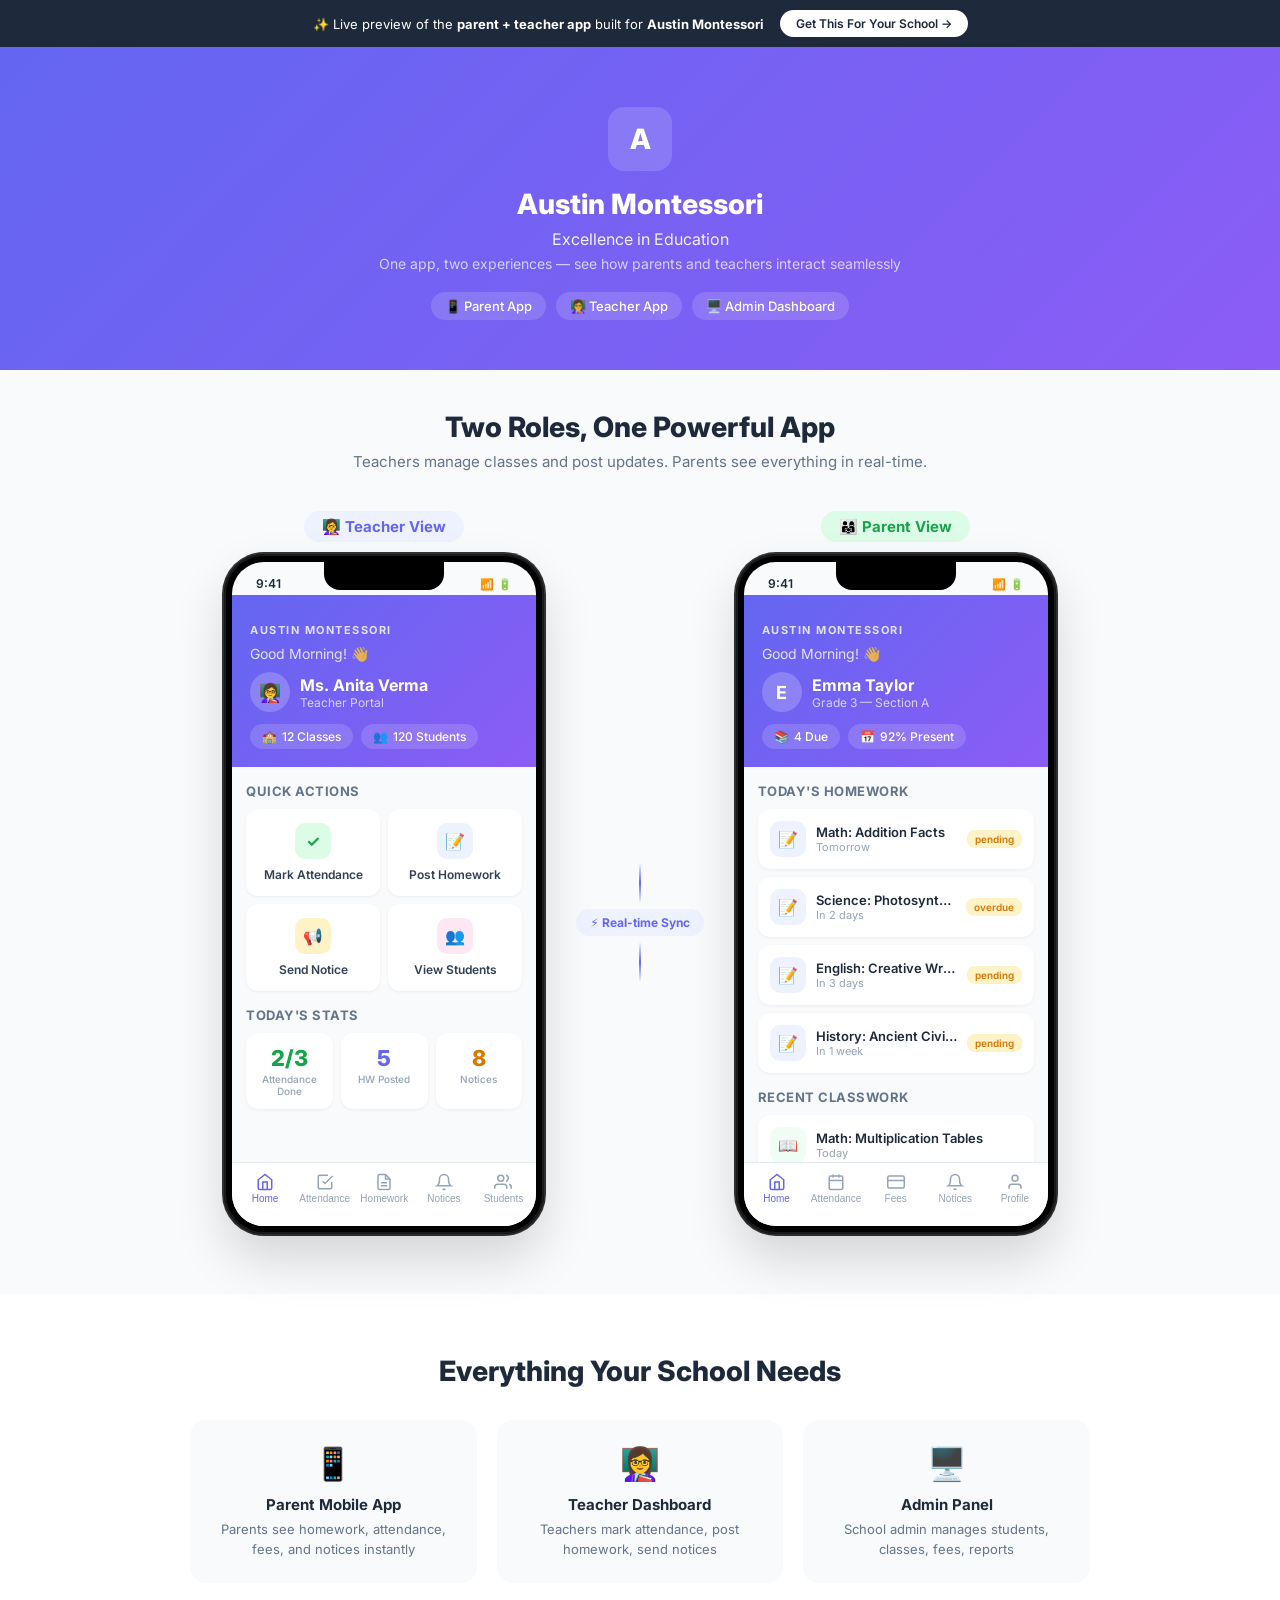
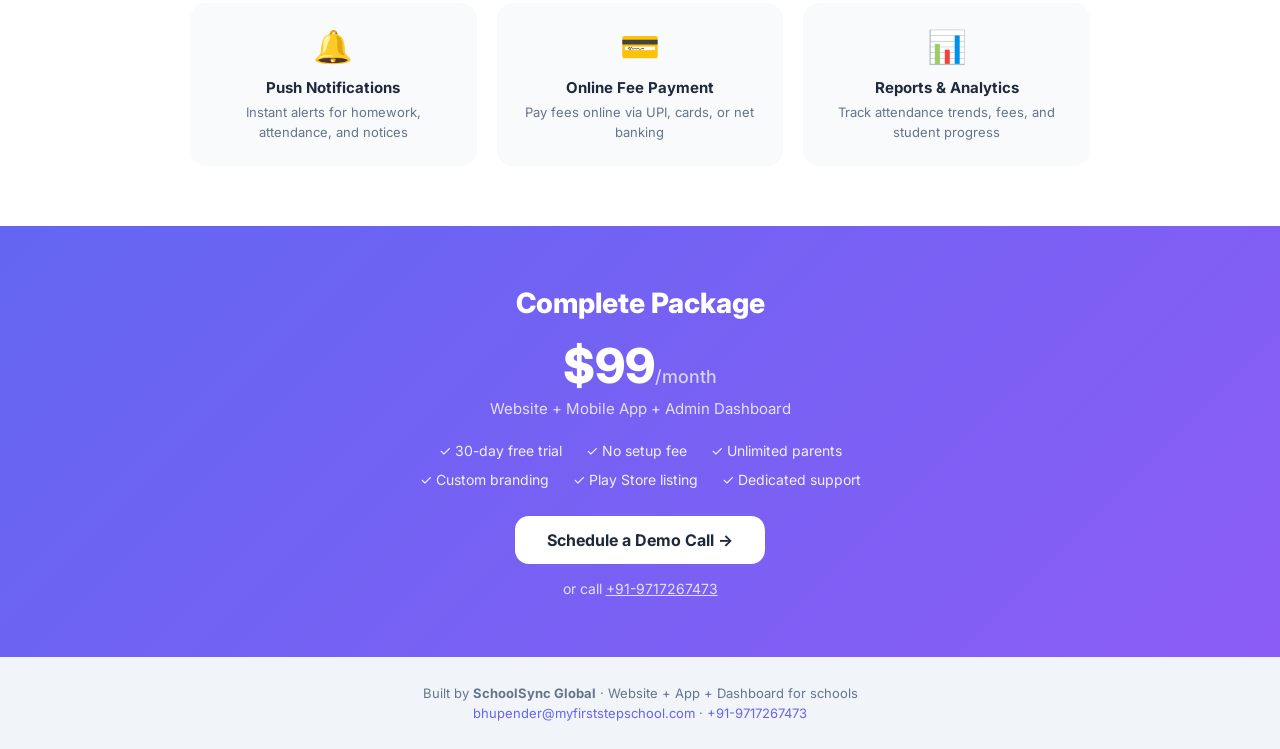
==== commit ddc13770: "Add app demo for Austin Montessori" ====
--- a/app/index.html
+++ b/app/index.html
@@ -204,8 +204,8 @@
                 <div class="app-name-bar">Austin Montessori</div>
                 <div class="hero-greeting">Good Morning! 👋</div>
                 <div class="hero-student">
-                  <div class="student-avatar">A</div>
-                  <div><div class="student-name">Akshara Patel</div><div class="student-class">Grade 3 — Section A</div></div>
+                  <div class="student-avatar">E</div>
+                  <div><div class="student-name">Emma Taylor</div><div class="student-class">Grade 3 — Section A</div></div>
                 </div>
                 <div class="hero-chips">
                   <div class="glass-chip"><span>📚</span> 4 Due</div>
@@ -247,7 +247,7 @@
                 <div class="screen-subtitle">Payment Summary</div>
               </div>
               <div class="screen-body">
-                <div class="fee-summary"><div class="fee-total"><div class="fee-amount">$1,850</div><div class="fee-label">Total This Term</div></div><div class="fee-chips"><div class="fee-chip paid"><span>✓</span> <span>1</span> Paid</div><div class="fee-chip pending"><span>!</span> <span>3</span> Pending</div></div></div>
+                <div class="fee-summary"><div class="fee-total"><div class="fee-amount">$2,500</div><div class="fee-label">Total This Term</div></div><div class="fee-chips"><div class="fee-chip paid"><span>✓</span> <span>2</span> Paid</div><div class="fee-chip pending"><span>!</span> <span>2</span> Pending</div></div></div>
                 <div class="section-label">Fee Details</div>
                 <div id="fees-list" class="card-list"></div>
               </div>
@@ -271,12 +271,12 @@
                 <div class="screen-subtitle">Student Information</div>
               </div>
               <div class="screen-body">
-                <div class="profile-header"><div class="profile-avatar" style="background:linear-gradient(135deg,#6366F1,#8B5CF6)">A</div><div class="profile-name">Akshara Patel</div><div class="profile-class">Grade 3 — Section A · Roll No. 12</div></div>
+                <div class="profile-header"><div class="profile-avatar" style="background:linear-gradient(135deg,#6366F1,#8B5CF6)">E</div><div class="profile-name">Emma Taylor</div><div class="profile-class">Grade 3 — Section A · Roll No. 12</div></div>
                 <div class="profile-details">
                   <div class="profile-row"><span class="profile-icon">🏫</span><div><div class="pd-label">School</div><div class="pd-value">Austin Montessori</div></div></div>
-                  <div class="profile-row"><span class="profile-icon">👨‍👩‍👧</span><div><div class="pd-label">Parent</div><div class="pd-value">Rahul + Priya Patel</div></div></div>
-                  <div class="profile-row"><span class="profile-icon">📞</span><div><div class="pd-label">Contact</div><div class="pd-value">512-123-4567</div></div></div>
-                  <div class="profile-row"><span class="profile-icon">📧</span><div><div class="pd-label">Email</div><div class="pd-value">patel.family@gmail.com</div></div></div>
+                  <div class="profile-row"><span class="profile-icon">👨‍👩‍👧</span><div><div class="pd-label">Parent</div><div class="pd-value">Mr. and Mrs. Taylor</div></div></div>
+                  <div class="profile-row"><span class="profile-icon">📞</span><div><div class="pd-label">Contact</div><div class="pd-value">+1 512 345 6789</div></div></div>
+                  <div class="profile-row"><span class="profile-icon">📧</span><div><div class="pd-label">Email</div><div class="pd-value">emmataylor@example.com</div></div></div>
                   <div class="profile-row"><span class="profile-icon">🩸</span><div><div class="pd-label">Blood Group</div><div class="pd-value">O+</div></div></div>
                 </div>
               </div>
@@ -329,7 +329,7 @@
     </div>
   </footer>
 
-  <script>window.__SCHOOL_CONFIG__ = {"homework":[{"subject":"Math","title":"Solve for x","due":"Tomorrow","status":"pending"},{"subject":"Science","title":"Lab Report","due":"In 2 days","status":"pending"},{"subject":"English","title":"Essay Writing","due":"In 3 days","status":"pending"},{"subject":"History","title":"Timeline Project","due":"In a week","status":"pending"}],"classwork":[{"subject":"Science","title":"Experiment with magnets","date":"Today"},{"subject":"Math","title":"Geometry Practice","date":"Yesterday"},{"subject":"English","title":"Poetry Recitation","date":"Yesterday"}],"absences":[{"date":"2024-05-08","reason":"Illness","status":"approved"},{"date":"2024-05-10","reason":"Family Trip","status":"approved"}],"fees":[{"type":"Tuition","amount":"$1,200","due":"2024-06-01","status":"Paid"},{"type":"Activity Fee","amount":"$50","due":"2024-05-15","status":"Pending"},{"type":"Transportation Fee","amount":"$100","due":"2024-05-20","status":"Pending"},{"type":"Books and Stationery","amount":"₹500","due":"2024-05-25","status":"Pending"}],"notices":[{"title":"Parent-Teacher Conference","body":"Dear parents, please attend the parent-teacher conference on May 15th to discuss your child's progress.","date":"2024-05-10"},{"title":"School Event: Science Fair","body":"The Science Fair will be held on May 17th. Students are encouraged to participate and showcase their projects.","date":"2024-05-12"},{"title":"Summer Camp Registration","body":"Summer camp registration is now open. Please register your child by May 20th to secure a spot.","date":"2024-05-15"},{"title":"Teacher Appreciation Week","body":"Next week is Teacher Appreciation Week. Please show your appreciation to our hardworking teachers!","date":"2024-05-20"}],"teacher":{"students":[{"name":"Akshara Patel","roll":1,"parent":"Patel Family","color":"#3498db","textColor":"#fff"},{"name":"Ethan Lee","roll":5,"parent":"Jen + Mike Lee","color":"#f1c40f","textColor":"#000"},{"name":"Liam Chen","roll":10,"parent":"Emily + David Chen","color":"#2ecc71","textColor":"#fff"}],"recentHomework":[{"subject":"Math","title":"Chapter 5: Fractions","class":"Grade 3","date":"2024-05-10"},{"subject":"Science","title":"Plant Life Cycle","class":"Grade 3","date":"2024-05-12"},{"subject":"English","title":"Reading Comprehension","class":"Grade 3","date":"2024-05-14"}],"recentNotices":[{"title":"Field Trip to the Zoo","target":"Grade 3","date":"2024-05-15"},{"title":"Book Fair","target":"Whole School","date":"2024-05-16"}]}};</script>
+  <script>window.__SCHOOL_CONFIG__ = {"homework":[{"subject":"Math","title":"Addition Facts","due":"Tomorrow","status":"pending"},{"subject":"Science","title":"Photosynthesis Experiment","due":"In 2 days","status":"overdue"},{"subject":"English","title":"Creative Writing","due":"In 3 days","status":"pending"},{"subject":"History","title":"Ancient Civilizations","due":"In 1 week","status":"pending"}],"classwork":[{"subject":"Math","title":"Multiplication Tables","date":"Today"},{"subject":"Science","title":"Plant Life Cycle","date":"Yesterday"},{"subject":"English","title":"Reading Comprehension","date":"Yesterday"}],"absences":[{"date":"2024-02-15","reason":"Illness","status":"approved"},{"date":"2024-02-12","reason":"Family Emergency","status":"approved"}],"fees":[{"type":"Tuition","amount":"$1,500","due":"2024-02-28","status":"Paid"},{"type":"Activity","amount":"$200","due":"2024-02-20","status":"Pending"},{"type":"Transport","amount":"$500","due":"2024-02-15","status":"Pending"},{"type":"Books","amount":"$300","due":"2024-02-10","status":"Paid"}],"notices":[{"title":"Parent-Teacher Conference","body":"Please attend the parent-teacher conference to discuss your child's progress.","date":"2024-02-20"},{"title":"School Closed on Monday","body":"The school will be closed on Monday due to a scheduled maintenance.","date":"2024-02-17"},{"title":"New School Policies","body":"Please review the new school policies and regulations.","date":"2024-02-15"},{"title":"Upcoming Events","body":"Mark your calendars for the upcoming school events.","date":"2024-02-10"}],"teacher":{"students":[{"name":"Ava Patel","roll":1,"parent":"Mr. and Mrs. Patel","color":"#ff69b4","textColor":"#ffffff"},{"name":"Noah Brown","roll":1,"parent":"Mr. and Mrs. Brown","color":"#f1c40f","textColor":"#000000"},{"name":"Lily Chen","roll":1,"parent":"Mr. and Mrs. Chen","color":"#4caf50","textColor":"#ffffff"}],"recentHomework":[{"subject":"Math","title":"Multiplication Tables","class":"Grade 3","date":"2024-02-15"},{"subject":"Science","title":"Plant Life Cycle","class":"Grade 2","date":"2024-02-12"},{"subject":"English","title":"Reading Comprehension","class":"Grade 1","date":"2024-02-10"}],"recentNotices":[{"title":"Parent-Teacher Conference","target":"Parents of Grade 3 students","date":"2024-02-20"},{"title":"School Closed on Monday","target":"All students and staff","date":"2024-02-17"}]}};</script>
   <script src="/app/app.js"></script>
 </body>
 </html>
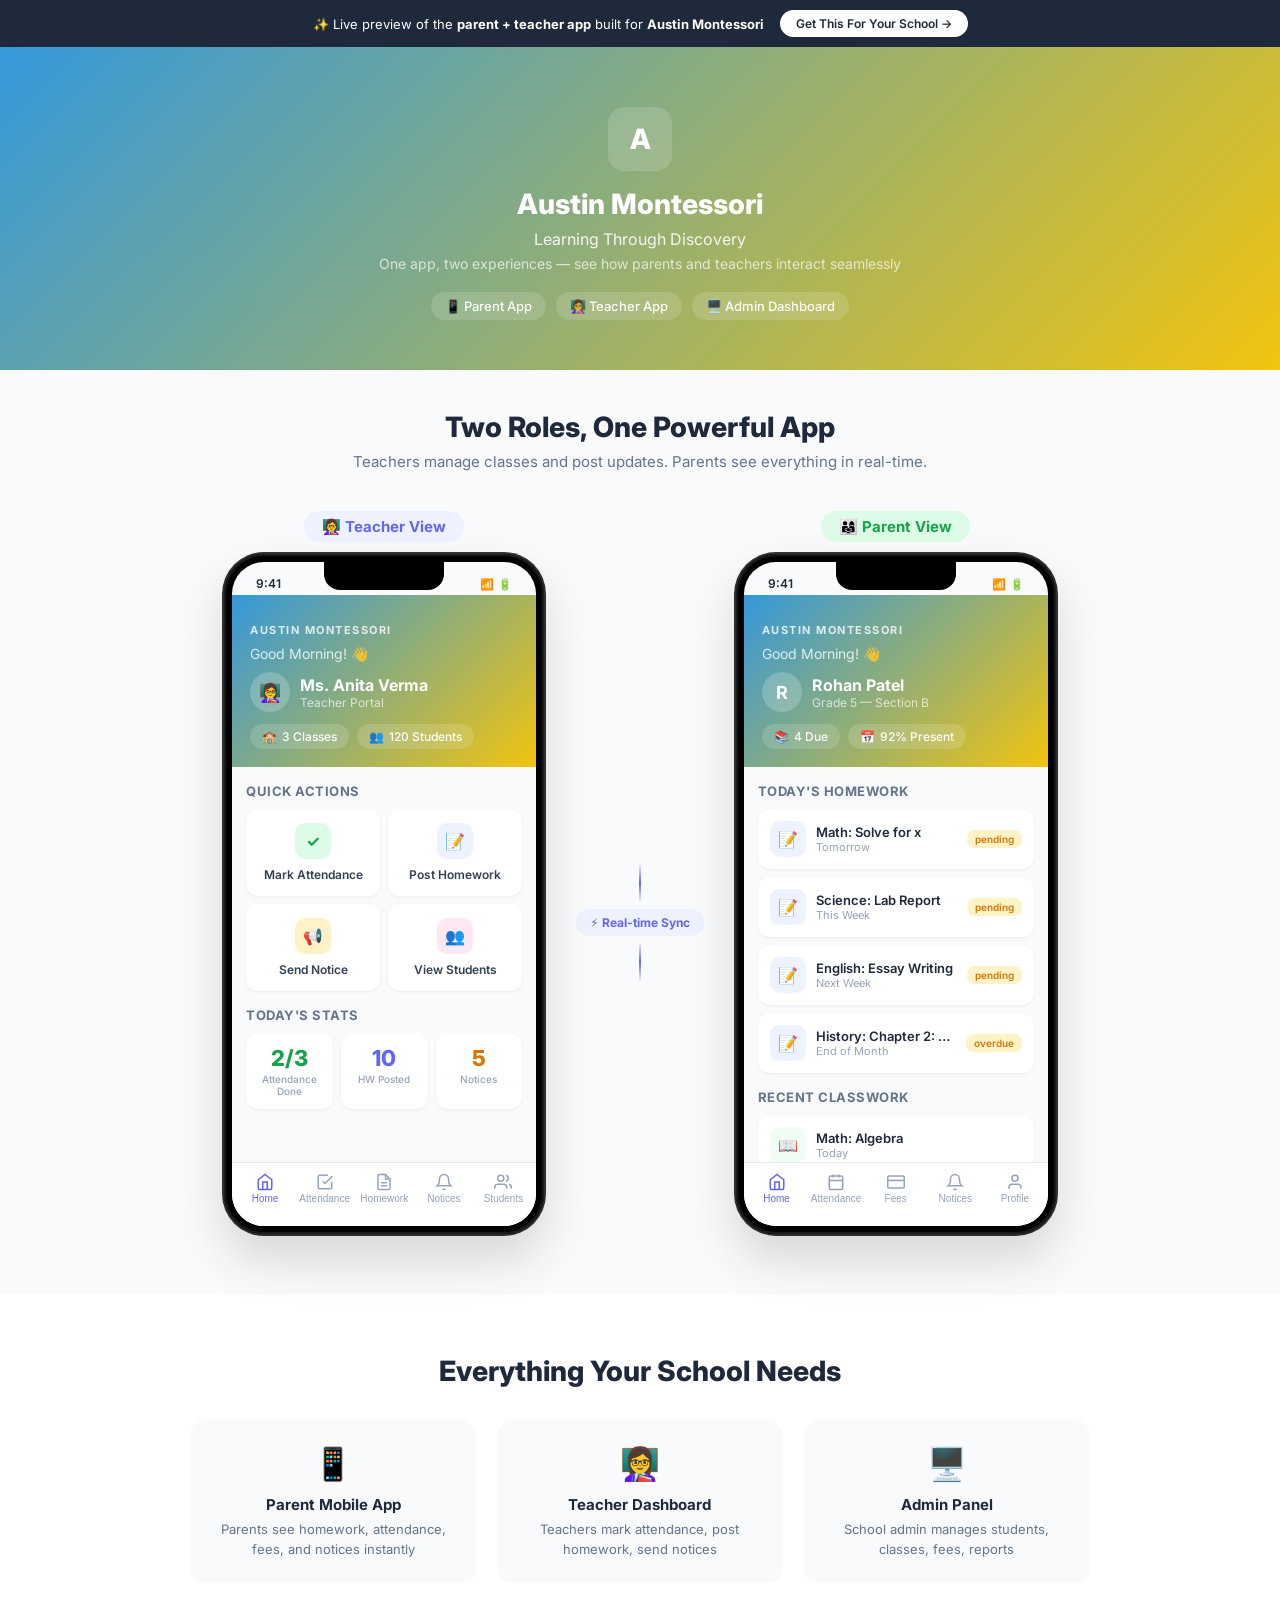
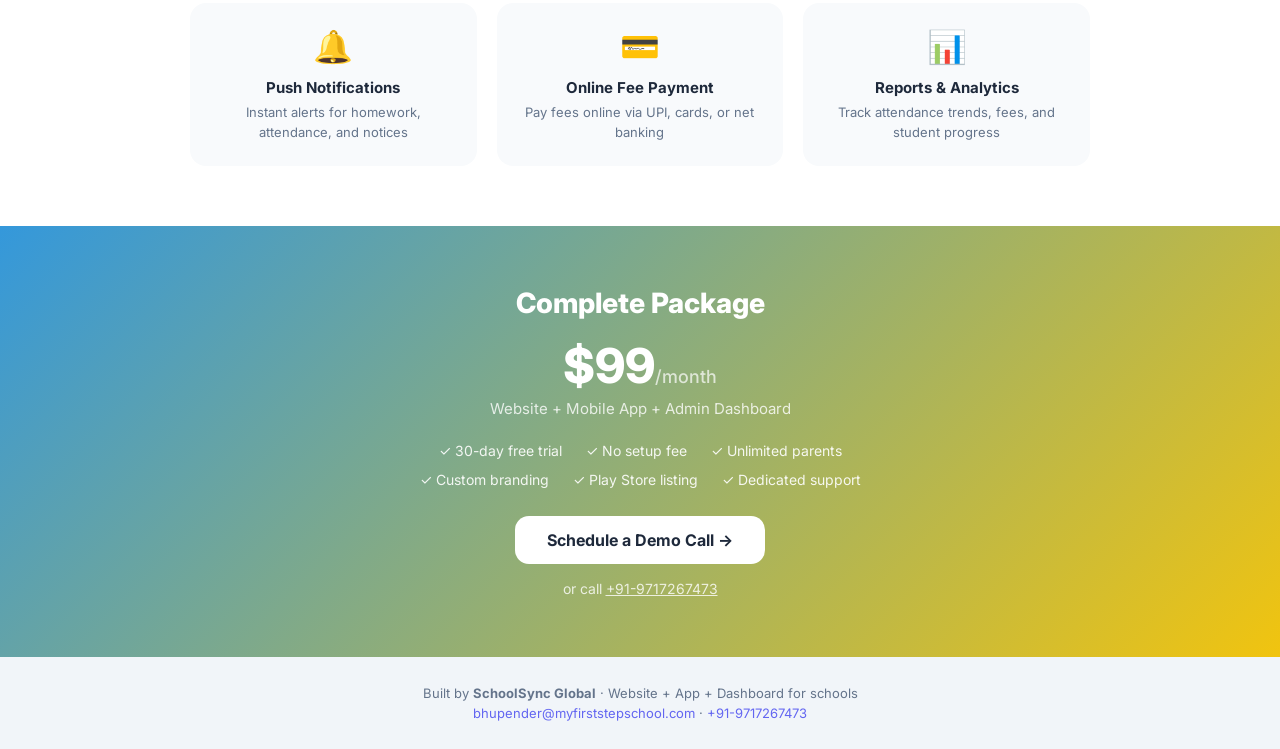
==== commit 5a437bc4: "Add app demo for Austin Montessori" ====
--- a/app/index.html
+++ b/app/index.html
@@ -20,11 +20,11 @@
   </div>
 
   <!-- Hero section -->
-  <div class="hero-section" style="background:linear-gradient(135deg,#6366F1,#8B5CF6)">
+  <div class="hero-section" style="background:linear-gradient(135deg,#3498db,#f1c40f)">
     <div class="hero-content">
       <div class="hero-logo" style="background:rgba(255,255,255,.15)">A</div>
       <h1>Austin Montessori</h1>
-      <p class="hero-tagline">Excellence in Education</p>
+      <p class="hero-tagline">Learning Through Discovery</p>
       <p class="hero-desc">One app, two experiences — see how parents and teachers interact seamlessly</p>
       <div class="hero-badges">
         <span class="hero-badge">📱 Parent App</span>
@@ -55,7 +55,7 @@
 
             <!-- Teacher: Dashboard -->
             <div class="app-screen active" data-screen="t-dashboard" data-phone="teacher">
-              <div class="screen-hero" style="background:linear-gradient(135deg,#6366F1,#8B5CF6)">
+              <div class="screen-hero" style="background:linear-gradient(135deg,#3498db,#f1c40f)">
                 <div class="app-name-bar">Austin Montessori</div>
                 <div class="hero-greeting">Good Morning! 👋</div>
                 <div class="hero-student">
@@ -66,7 +66,7 @@
                   </div>
                 </div>
                 <div class="hero-chips">
-                  <div class="glass-chip"><span>🏫</span> 12 Classes</div>
+                  <div class="glass-chip"><span>🏫</span> 3 Classes</div>
                   <div class="glass-chip"><span>👥</span> 120 Students</div>
                 </div>
               </div>
@@ -93,15 +93,15 @@
                 <div class="section-label" style="margin-top:16px">Today's Stats</div>
                 <div class="stats-row">
                   <div class="stat-card"><div class="stat-num" style="color:#16A34A">2/3</div><div class="stat-lbl">Attendance Done</div></div>
-                  <div class="stat-card"><div class="stat-num" style="color:#6366F1">5</div><div class="stat-lbl">HW Posted</div></div>
-                  <div class="stat-card"><div class="stat-num" style="color:#D97706">8</div><div class="stat-lbl">Notices</div></div>
+                  <div class="stat-card"><div class="stat-num" style="color:#6366F1">10</div><div class="stat-lbl">HW Posted</div></div>
+                  <div class="stat-card"><div class="stat-num" style="color:#D97706">5</div><div class="stat-lbl">Notices</div></div>
                 </div>
               </div>
             </div>
 
             <!-- Teacher: Mark Attendance -->
             <div class="app-screen" data-screen="t-attendance" data-phone="teacher">
-              <div class="screen-hero compact" style="background:linear-gradient(135deg,#6366F1,#8B5CF6)">
+              <div class="screen-hero compact" style="background:linear-gradient(135deg,#3498db,#f1c40f)">
                 <div class="app-name-bar">Austin Montessori</div>
                 <div class="screen-title">Mark Attendance</div>
                 <div class="screen-subtitle">Monday, May 25, 2026</div>
@@ -118,7 +118,7 @@
 
             <!-- Teacher: Post Homework -->
             <div class="app-screen" data-screen="t-homework" data-phone="teacher">
-              <div class="screen-hero compact" style="background:linear-gradient(135deg,#6366F1,#8B5CF6)">
+              <div class="screen-hero compact" style="background:linear-gradient(135deg,#3498db,#f1c40f)">
                 <div class="app-name-bar">Austin Montessori</div>
                 <div class="screen-title">Homework</div>
                 <div class="screen-subtitle">Post &amp; Manage</div>
@@ -129,7 +129,7 @@
                   <div class="form-group"><label class="form-label">Subject</label><div class="form-select">Mathematics</div></div>
                   <div class="form-group"><label class="form-label">Title</label><div class="form-input-demo">Chapter 5 — Fractions Practice</div></div>
                   <div class="form-group"><label class="form-label">Due Date</label><div class="form-input-demo">Tomorrow</div></div>
-                  <button class="submit-btn" style="background:#6366F1">📤 Post Homework</button>
+                  <button class="submit-btn" style="background:#3498db">📤 Post Homework</button>
                 </div>
                 <div class="section-label" style="margin-top:16px">Recently Posted</div>
                 <div id="teacher-hw-list" class="card-list"></div>
@@ -138,7 +138,7 @@
 
             <!-- Teacher: Send Notice -->
             <div class="app-screen" data-screen="t-notices" data-phone="teacher">
-              <div class="screen-hero compact" style="background:linear-gradient(135deg,#6366F1,#8B5CF6)">
+              <div class="screen-hero compact" style="background:linear-gradient(135deg,#3498db,#f1c40f)">
                 <div class="app-name-bar">Austin Montessori</div>
                 <div class="screen-title">Notices</div>
                 <div class="screen-subtitle">Post Announcements</div>
@@ -148,7 +148,7 @@
                   <div class="form-group"><label class="form-label">Target</label><div class="class-selector"><div class="class-chip active">All Classes</div><div class="class-chip">3-A</div><div class="class-chip">3-B</div></div></div>
                   <div class="form-group"><label class="form-label">Title</label><div class="form-input-demo">Annual Day Celebration</div></div>
                   <div class="form-group"><label class="form-label">Message</label><div class="form-textarea-demo">Our Annual Day will be held on June 15th. All parents are invited.</div></div>
-                  <button class="submit-btn" style="background:#6366F1">📢 Post Notice</button>
+                  <button class="submit-btn" style="background:#3498db">📢 Post Notice</button>
                 </div>
                 <div class="section-label" style="margin-top:16px">Recent</div>
                 <div id="teacher-notices-list" class="card-list"></div>
@@ -157,7 +157,7 @@
 
             <!-- Teacher: Students -->
             <div class="app-screen" data-screen="t-students" data-phone="teacher">
-              <div class="screen-hero compact" style="background:linear-gradient(135deg,#6366F1,#8B5CF6)">
+              <div class="screen-hero compact" style="background:linear-gradient(135deg,#3498db,#f1c40f)">
                 <div class="app-name-bar">Austin Montessori</div>
                 <div class="screen-title">Students</div>
                 <div class="screen-subtitle">Class Directory</div>
@@ -200,12 +200,12 @@
 
             <!-- Parent: Home -->
             <div class="app-screen active" data-screen="p-home" data-phone="parent">
-              <div class="screen-hero" style="background:linear-gradient(135deg,#6366F1,#8B5CF6)">
+              <div class="screen-hero" style="background:linear-gradient(135deg,#3498db,#f1c40f)">
                 <div class="app-name-bar">Austin Montessori</div>
                 <div class="hero-greeting">Good Morning! 👋</div>
                 <div class="hero-student">
-                  <div class="student-avatar">E</div>
-                  <div><div class="student-name">Emma Taylor</div><div class="student-class">Grade 3 — Section A</div></div>
+                  <div class="student-avatar">R</div>
+                  <div><div class="student-name">Rohan Patel</div><div class="student-class">Grade 5 — Section B</div></div>
                 </div>
                 <div class="hero-chips">
                   <div class="glass-chip"><span>📚</span> 4 Due</div>
@@ -222,13 +222,13 @@
 
             <!-- Parent: Attendance -->
             <div class="app-screen" data-screen="p-attendance" data-phone="parent">
-              <div class="screen-hero compact" style="background:linear-gradient(135deg,#6366F1,#8B5CF6)">
+              <div class="screen-hero compact" style="background:linear-gradient(135deg,#3498db,#f1c40f)">
                 <div class="app-name-bar">Austin Montessori</div>
                 <div class="screen-title">Attendance</div>
                 <div class="screen-subtitle">May Summary</div>
               </div>
               <div class="screen-body">
-                <div class="attendance-ring-area"><div class="ring-container"><svg class="progress-ring" viewBox="0 0 120 120"><circle class="ring-bg" cx="60" cy="60" r="52"/><circle class="ring-progress" cx="60" cy="60" r="52" stroke="#6366F1" stroke-dasharray="326.7" stroke-dashoffset="26"/></svg><div class="ring-label">92%</div></div></div>
+                <div class="attendance-ring-area"><div class="ring-container"><svg class="progress-ring" viewBox="0 0 120 120"><circle class="ring-bg" cx="60" cy="60" r="52"/><circle class="ring-progress" cx="60" cy="60" r="52" stroke="#3498db" stroke-dasharray="326.7" stroke-dashoffset="26"/></svg><div class="ring-label">92%</div></div></div>
                 <div class="attendance-stats">
                   <div class="att-stat present"><div class="att-num">22</div><div class="att-label">Present</div></div>
                   <div class="att-stat absent"><div class="att-num">2</div><div class="att-label">Absent</div></div>
@@ -241,13 +241,13 @@
 
             <!-- Parent: Fees -->
             <div class="app-screen" data-screen="p-fees" data-phone="parent">
-              <div class="screen-hero compact" style="background:linear-gradient(135deg,#6366F1,#8B5CF6)">
+              <div class="screen-hero compact" style="background:linear-gradient(135deg,#3498db,#f1c40f)">
                 <div class="app-name-bar">Austin Montessori</div>
                 <div class="screen-title">Fees</div>
                 <div class="screen-subtitle">Payment Summary</div>
               </div>
               <div class="screen-body">
-                <div class="fee-summary"><div class="fee-total"><div class="fee-amount">$2,500</div><div class="fee-label">Total This Term</div></div><div class="fee-chips"><div class="fee-chip paid"><span>✓</span> <span>2</span> Paid</div><div class="fee-chip pending"><span>!</span> <span>2</span> Pending</div></div></div>
+                <div class="fee-summary"><div class="fee-total"><div class="fee-amount">$1,300</div><div class="fee-label">Total This Term</div></div><div class="fee-chips"><div class="fee-chip paid"><span>✓</span> <span>2</span> Paid</div><div class="fee-chip pending"><span>!</span> <span>2</span> Pending</div></div></div>
                 <div class="section-label">Fee Details</div>
                 <div id="fees-list" class="card-list"></div>
               </div>
@@ -255,7 +255,7 @@
 
             <!-- Parent: Notices -->
             <div class="app-screen" data-screen="p-notices" data-phone="parent">
-              <div class="screen-hero compact" style="background:linear-gradient(135deg,#6366F1,#8B5CF6)">
+              <div class="screen-hero compact" style="background:linear-gradient(135deg,#3498db,#f1c40f)">
                 <div class="app-name-bar">Austin Montessori</div>
                 <div class="screen-title">Notices</div>
                 <div class="screen-subtitle">School Announcements</div>
@@ -265,18 +265,18 @@
 
             <!-- Parent: Profile -->
             <div class="app-screen" data-screen="p-profile" data-phone="parent">
-              <div class="screen-hero compact" style="background:linear-gradient(135deg,#6366F1,#8B5CF6)">
+              <div class="screen-hero compact" style="background:linear-gradient(135deg,#3498db,#f1c40f)">
                 <div class="app-name-bar">Austin Montessori</div>
                 <div class="screen-title">Profile</div>
                 <div class="screen-subtitle">Student Information</div>
               </div>
               <div class="screen-body">
-                <div class="profile-header"><div class="profile-avatar" style="background:linear-gradient(135deg,#6366F1,#8B5CF6)">E</div><div class="profile-name">Emma Taylor</div><div class="profile-class">Grade 3 — Section A · Roll No. 12</div></div>
+                <div class="profile-header"><div class="profile-avatar" style="background:linear-gradient(135deg,#3498db,#f1c40f)">R</div><div class="profile-name">Rohan Patel</div><div class="profile-class">Grade 5 — Section B · Roll No. 12</div></div>
                 <div class="profile-details">
                   <div class="profile-row"><span class="profile-icon">🏫</span><div><div class="pd-label">School</div><div class="pd-value">Austin Montessori</div></div></div>
-                  <div class="profile-row"><span class="profile-icon">👨‍👩‍👧</span><div><div class="pd-label">Parent</div><div class="pd-value">Mr. and Mrs. Taylor</div></div></div>
-                  <div class="profile-row"><span class="profile-icon">📞</span><div><div class="pd-label">Contact</div><div class="pd-value">+1 512 345 6789</div></div></div>
-                  <div class="profile-row"><span class="profile-icon">📧</span><div><div class="pd-label">Email</div><div class="pd-value">emmataylor@example.com</div></div></div>
+                  <div class="profile-row"><span class="profile-icon">👨‍👩‍👧</span><div><div class="pd-label">Parent</div><div class="pd-value">Komal Patel</div></div></div>
+                  <div class="profile-row"><span class="profile-icon">📞</span><div><div class="pd-label">Contact</div><div class="pd-value">+1 512-123-4567</div></div></div>
+                  <div class="profile-row"><span class="profile-icon">📧</span><div><div class="pd-label">Email</div><div class="pd-value">komal.patel@example.com</div></div></div>
                   <div class="profile-row"><span class="profile-icon">🩸</span><div><div class="pd-label">Blood Group</div><div class="pd-value">O+</div></div></div>
                 </div>
               </div>
@@ -311,7 +311,7 @@
   </div>
 
   <!-- Pricing -->
-  <div class="pricing-section" style="background:linear-gradient(135deg,#6366F1,#8B5CF6)">
+  <div class="pricing-section" style="background:linear-gradient(135deg,#3498db,#f1c40f)">
     <div class="pricing-inner">
       <h2>Complete Package</h2>
       <div class="pricing-price">$99<span>/month</span></div>
@@ -329,7 +329,7 @@
     </div>
   </footer>
 
-  <script>window.__SCHOOL_CONFIG__ = {"homework":[{"subject":"Math","title":"Addition Facts","due":"Tomorrow","status":"pending"},{"subject":"Science","title":"Photosynthesis Experiment","due":"In 2 days","status":"overdue"},{"subject":"English","title":"Creative Writing","due":"In 3 days","status":"pending"},{"subject":"History","title":"Ancient Civilizations","due":"In 1 week","status":"pending"}],"classwork":[{"subject":"Math","title":"Multiplication Tables","date":"Today"},{"subject":"Science","title":"Plant Life Cycle","date":"Yesterday"},{"subject":"English","title":"Reading Comprehension","date":"Yesterday"}],"absences":[{"date":"2024-02-15","reason":"Illness","status":"approved"},{"date":"2024-02-12","reason":"Family Emergency","status":"approved"}],"fees":[{"type":"Tuition","amount":"$1,500","due":"2024-02-28","status":"Paid"},{"type":"Activity","amount":"$200","due":"2024-02-20","status":"Pending"},{"type":"Transport","amount":"$500","due":"2024-02-15","status":"Pending"},{"type":"Books","amount":"$300","due":"2024-02-10","status":"Paid"}],"notices":[{"title":"Parent-Teacher Conference","body":"Please attend the parent-teacher conference to discuss your child's progress.","date":"2024-02-20"},{"title":"School Closed on Monday","body":"The school will be closed on Monday due to a scheduled maintenance.","date":"2024-02-17"},{"title":"New School Policies","body":"Please review the new school policies and regulations.","date":"2024-02-15"},{"title":"Upcoming Events","body":"Mark your calendars for the upcoming school events.","date":"2024-02-10"}],"teacher":{"students":[{"name":"Ava Patel","roll":1,"parent":"Mr. and Mrs. Patel","color":"#ff69b4","textColor":"#ffffff"},{"name":"Noah Brown","roll":1,"parent":"Mr. and Mrs. Brown","color":"#f1c40f","textColor":"#000000"},{"name":"Lily Chen","roll":1,"parent":"Mr. and Mrs. Chen","color":"#4caf50","textColor":"#ffffff"}],"recentHomework":[{"subject":"Math","title":"Multiplication Tables","class":"Grade 3","date":"2024-02-15"},{"subject":"Science","title":"Plant Life Cycle","class":"Grade 2","date":"2024-02-12"},{"subject":"English","title":"Reading Comprehension","class":"Grade 1","date":"2024-02-10"}],"recentNotices":[{"title":"Parent-Teacher Conference","target":"Parents of Grade 3 students","date":"2024-02-20"},{"title":"School Closed on Monday","target":"All students and staff","date":"2024-02-17"}]}};</script>
+  <script>window.__SCHOOL_CONFIG__ = {"homework":[{"subject":"Math","title":"Solve for x","due":"Tomorrow","status":"pending"},{"subject":"Science","title":"Lab Report","due":"This Week","status":"pending"},{"subject":"English","title":"Essay Writing","due":"Next Week","status":"pending"},{"subject":"History","title":"Chapter 2: Ancient Civilizations","due":"End of Month","status":"overdue"}],"classwork":[{"subject":"Math","title":"Algebra","date":"Today"},{"subject":"Science","title":"Physics","date":"Yesterday"},{"subject":"English","title":"Grammar","date":"Yesterday"}],"absences":[{"date":"2024-05-15","reason":"Illness","status":"approved"},{"date":"2024-05-10","reason":"Family Trip","status":"approved"}],"fees":[{"type":"Tuition","amount":"$500","due":"2024-06-01","status":"Paid"},{"type":"Activity","amount":"$100","due":"2024-05-25","status":"Pending"},{"type":"Transport","amount":"₹500","due":"2024-05-20","status":"Paid"},{"type":"Books","amount":"$200","due":"2024-05-15","status":"Pending"}],"notices":[{"title":"School Closed for Holidays","body":"The school will be closed for holidays from 2024-05-20 to 2024-05-25. Please note that the students will not have classes during this period.","date":"2024-05-15"},{"title":"Parent-Teacher Meeting","body":"A parent-teacher meeting will be held on 2024-05-25 at 3:00 PM. Please join us to discuss your child's progress.","date":"2024-05-15"},{"title":"Summer Camp Registration","body":"The summer camp registration is now open. Please register your child by 2024-05-25 to secure a spot.","date":"2024-05-10"},{"title":"School Picnic","body":"The school picnic will be held on 2024-06-01. Please note that the students will need to bring a packed lunch and a water bottle.","date":"2024-05-10"}],"teacher":{"students":[{"name":"Aryan Jain","roll":101,"parent":"Rohan Jain","color":"#ff9800","textColor":"#000"},{"name":"Sofia Rodriguez","roll":102,"parent":"Luis Rodriguez","color":"#4CAF50","textColor":"#fff"},{"name":"Ethan Kim","roll":103,"parent":"Yoon Kim","color":"#9C27B0","textColor":"#fff"}],"recentHomework":[{"subject":"Math","title":"Chapter 5: Fractions","class":"Grade 5","date":"2024-05-20"},{"subject":"Science","title":"Chapter 3: Plants","class":"Grade 5","date":"2024-05-19"},{"subject":"English","title":"Reading Comprehension","class":"Grade 5","date":"2024-05-18"}],"recentNotices":[{"title":"School Picnic","target":"Grade 5","date":"2024-06-01"},{"title":"Summer Camp Registration","target":"Grade 5","date":"2024-05-25"}]}};</script>
   <script src="/app/app.js"></script>
 </body>
 </html>
